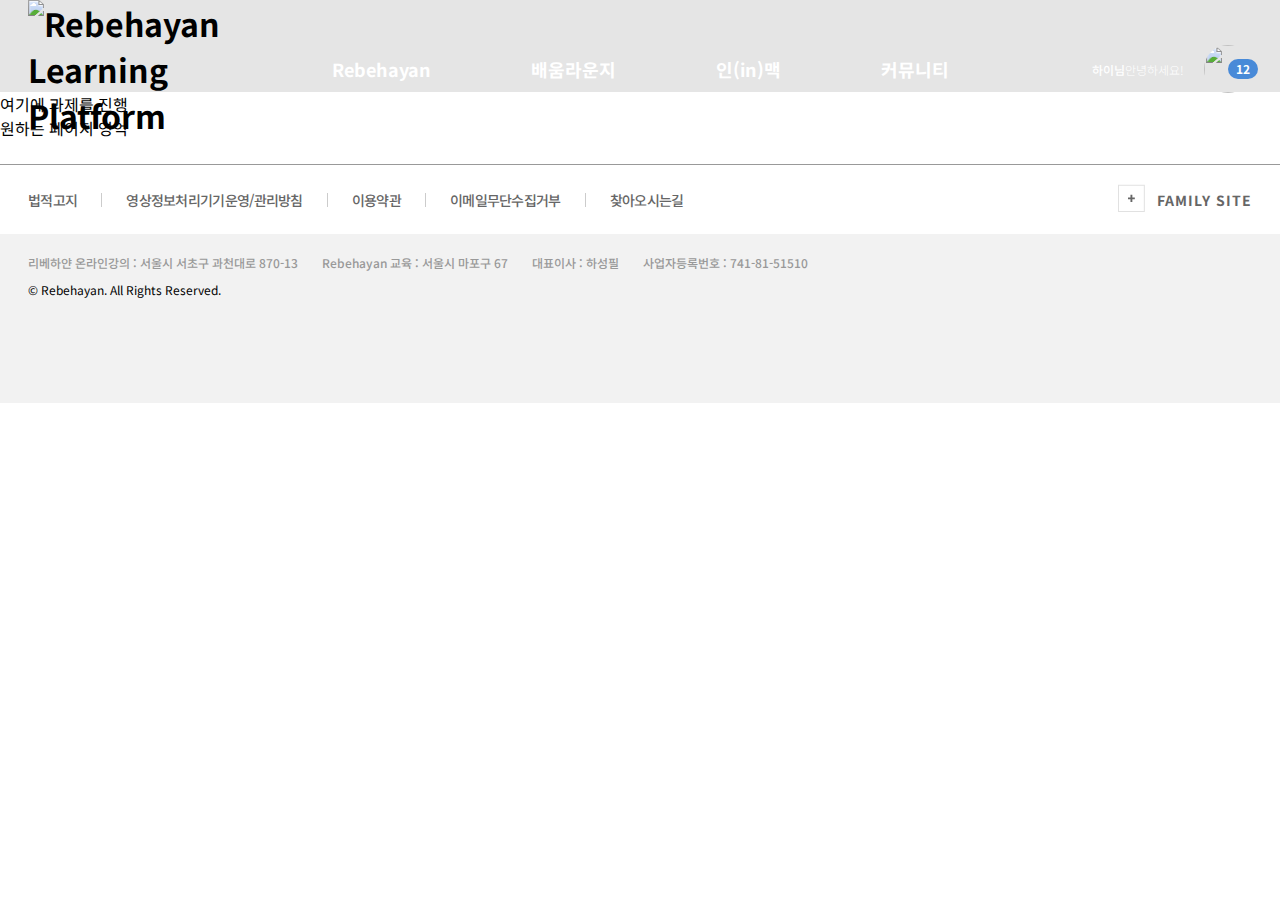
==== pages/learnig1-1.html @ a8ba4480 "02WebProject" ====
<!DOCTYPE html>
<html lang="ko">
  <head>
    <meta charset="UTF-8" />
    <meta name="viewport" content="width=device-width, initial-scale=1.0" />
    <title>Document</title>
    <link href="https://fonts.googleapis.com/css2?family=Roboto:ital,wght@0,100;0,300;0,400;0,500;0,700;0,900;1,100;1,300;1,400;1,500;1,700;1,900&display=swap" rel="stylesheet" />
    <link rel="stylesheet" href="/css/reset.css" />
    <link rel="stylesheet" href="../css/style.css" />
  </head>
  <body>
    <header class="header">
      <div class="header-center">
        <h1 class="logo">
          <a href="">
            <img src="./images/img_logo.svg" alt="Rebehayan Learning Platform" />
          </a>
        </h1>
        <nav>
          <ul class="gnb">
            <li>
              <a href="">Rebehayan</a>
              <ul class="depth2">
                <li><a href="">멘토</a></li>
                <li><a href="">멘티</a></li>
              </ul>
            </li>
            <li>
              <a href="">배움라운지</a>
              <ul class="depth2">
                <li><a href="">콘텐츠 라운지</a></li>
                <li><a href="">DIY 라운지</a></li>
              </ul>
            </li>
            <li>
              <a href="">인(in)맥</a>
              <ul class="depth2">
                <li><a href="">Mentoring</a></li>
                <li><a href="">Connecting</a></li>
              </ul>
            </li>
            <li>
              <a href="">커뮤니티</a>
              <ul class="depth2">
                <li><a href="">공지 Talk</a></li>
                <li><a href="">자유 Talk</a></li>
                <li><a href="">CEO Talk</a></li>
              </ul>
            </li>
          </ul>
        </nav>
        <div class="profile">
          <div><b>하이님</b>안녕하세요!</div>
          <div class="avatar">
            <img src="./images/img_profile.png" alt="" />
            <span class="avatar__badge">12</span>
          </div>
        </div>
      </div>
      <div class="bg-nav"></div>
    </header>
    <main>
      여기에 과제를 진행<br />
      원하는 페이지 영억<br />
      <br />
    </main>
    <footer>
      <div class="footer-top">
        <div class="footer-center">
          <nav>
            <ul class="footer-nav">
              <li><a href="">법적고지</a></li>
              <li><a href="">영상정보처리기기운영/관리방침</a></li>
              <li><a href="">이용약관</a></li>
              <li><a href="">이메일무단수집거부</a></li>
              <li><a href="">찾아오시는길</a></li>
            </ul>
          </nav>
          <button class="btn-familysite">FAMILY SITE</button>
        </div>
      </div>
      <div class="footer-bottom">
        <div class="footer-center">
          <div class="company-info">
            <div>리베하얀 온라인강의 : 서울시 서초구 과천대로 870-13</div>
            <div>Rebehayan 교육 : 서울시 마포구 67</div>
            <div>대표이사 : 하성필</div>
            <div>사업자등록번호 : 741-81-51510</div>
          </div>
          <div class="copylight">&copy; Rebehayan. All Rights Reserved.</div>
        </div>
      </div>
    </footer>
  </body>
</html>
---- css/style.css ----
.logo {
  .gnb {
    display: flex;
    a {
      color: #fff;
      font-size: 18px;
      font-weight: 700;
    }
  }
}
:root {
  --white: #fff;
  --black: #000;
  --blue: #488ad8;
  --gray33: #333333;
  --gray66: #666666;
  --gray99: #999999;
  --graycc: #cccccc;
  --graye1: #e1e1e1;
  --green: #75cb67;
  --orange: #f08a40;
  --puple: #b174ee;
  --red: #fc817c;
  --grayf2: #f2f2f2;

  --roboto :font-family: "Roboto", sans-serif;
}


.header {
    background-color: rgba(0,0,0,0.1);
    
}
.header-center {
    display: grid;
    align-items: center;
    grid-template-columns: 200px 1fr 200px;
    width: 1224px;
    height: 92px;
    margin: 0 auto;
    nav {
        justify-self: center;
    }
    &:has(.gnb:hover) {
        + .bg-nav{
            height:190px;
    }
   }
}

.gnb {
    position:relative;
    z-index: 1001;
  display: flex;
  gap: 100px;
  &:hover {
    .depth2 {
        display: block;
        padding-top: 20px;
        opacity: 1;
        height: auto;
        overflow: visible;
    }
  }
  > li {
    position: relative;
    >a{
        display: block;
        padding: 32px 0;
        font-size: 18px;
        font-weight: 700;
        position: relative;
        color: var(--white);
        font-size: 18px;
        font-weight: 700;
        transition: 0.5s;
        &:before {
            content:"";
            position: absolute;
            left: 0;
            bottom: 0px;
            width: 0%;
            height: 7px;
            background-color: var(--blue);
            transition: 0.5s;
        }
    }
    &:hover {
        >a {
        color: var(--blue);
         &::before {
             width: 100%;
         }
         }
     }
         
    }
    
     
    }
    .depth2 {
        position: absolute;
        width: 100%;
        left: 0;
        top: 81px;
        opacity: 0;
        transition: 0.3s;
        height: 0;
        overflow: hidden;
        a{
            color: var(--gray66, #666);
            font-size: 16px;
            font-weight: 500;
            line-height: 200%;
            letter-spacing: -0.8px;
            white-space: nowrap;
            &:hover {
                color: var(--blue);
                text-decoration: underline;
            }

        }
    }
.profile {
    justify-self: end;
    gap: 20px;
    display: flex;
    align-items : center;
     color: var(--white);
     font-size: 12px;
    font-weight: 300;
    b { 
    font-weight: 500;
  }
}
.avatar {
    display: inline-block;
    position: relative;
  img {
    width: 48px;
    height: 48px;
    border-radius: 100%;
    object-fit: cover;
  }
}
.avatar__badge {
  position: absolute;
  right: -6px;
  top: 50%;
  transform: translateY(-50%);
  padding: 0 8px;
  align-items: center;
  height: 20px;
  color: #fff;
  font-family: var(--roboto);
  font-size: 12px;
  font-weight: 700;
  line-height: 1;
  display: inline-flex;
  height: 20px;
  border-radius: 20px;
  background: var(--blue, #488ad8);
}
.bg-nav {
    position: fixed;
    left: 0;
    top: 92px;
    z-index: 1000;
    width: 100%;
    height: 0;
    background-color: var(--white);
    transition: 0.3s;
}
/*footer*/
.footer-top{
    background-color: var(--white);
    border-top: 1px solid var(--gray99);
    border-bottom: 1xp solid var(--graye1);
}
.footer-bottom {
    background-color: var(--grayf2);
}
.footer-center{
    display: flex;
    justify-content: space-between;
    width: 1224px;
    margin: 0 auto;
    align-items: center;
    height: 69px;
    .footer-bottom & {
        height: 149px;
        justify-content: start;
        align-items: start;
        flex-direction: column;
        padding-top: 20px;
        gap: 10px;
    }
    
}
.footer-nav{
    display: flex;
    a{
        color: var(--gray66);
        font-size: 14px;
        font-weight: 500;
        letter-spacing: -0.7px;
    }
    li {
        display: flex;
        align-items: center;
        white-space: nowrap;
        + li {
            &::before{
                content: "";
                height: 14px;
                margin: 0 24px;
                border-right: 1px solid var(--graycc);
            }
        }
    }
}
.btn-familysite {
    display: flex;
    align-items: center;
    gap: 12px;
    color: var(--gray66);
    font-family: var(--roboto);
    font-size: 14px;
    font-weight: 700;
    letter-spacing: 0.98px;
    background: none;
    &::before{
        content: url(../images/ico_family.svg);
    }
}
.company-info{
    display: flex;
    gap: 24px;
    white-space: nowrap;
    color: var(--gray99);
    font-size: 12px;
    font-weight: 500;
}
.copylight{
    color: var(--black);
    font-family: var(--roboto);
    font-size: 12px;
}
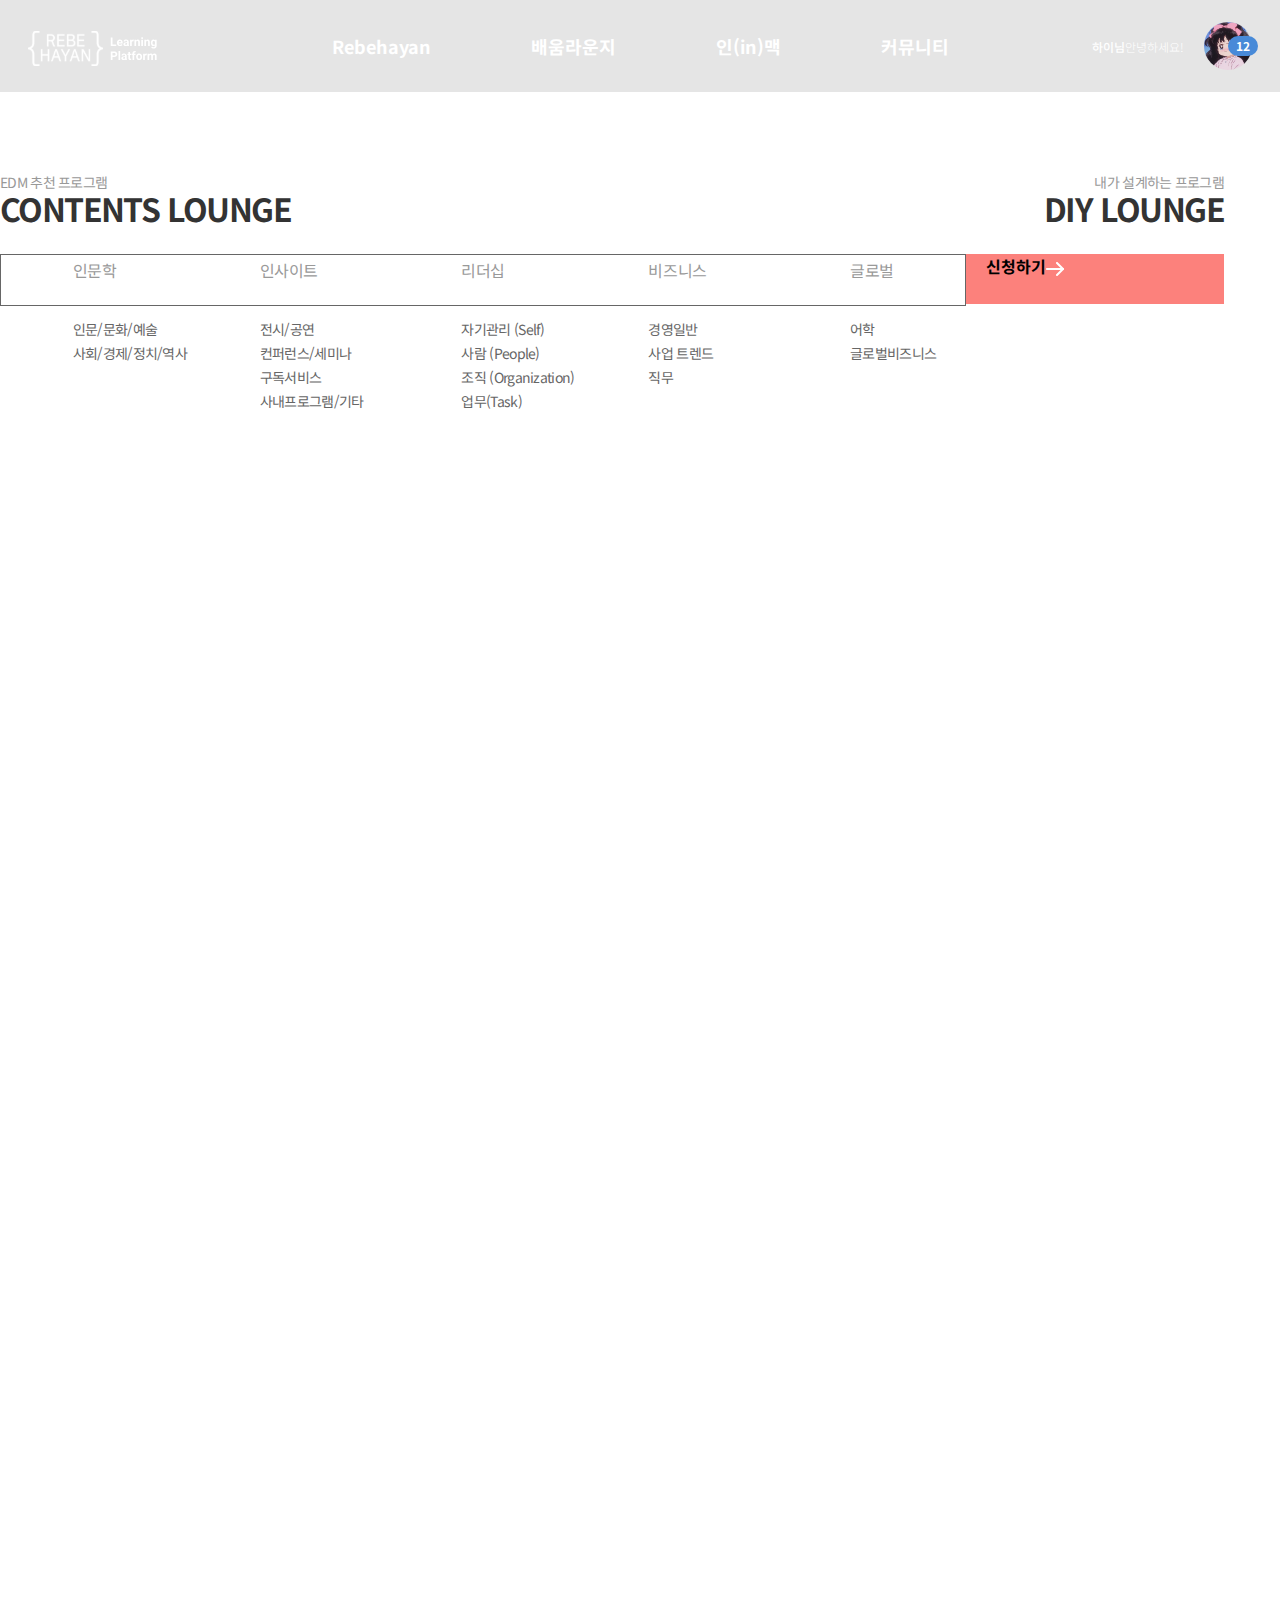
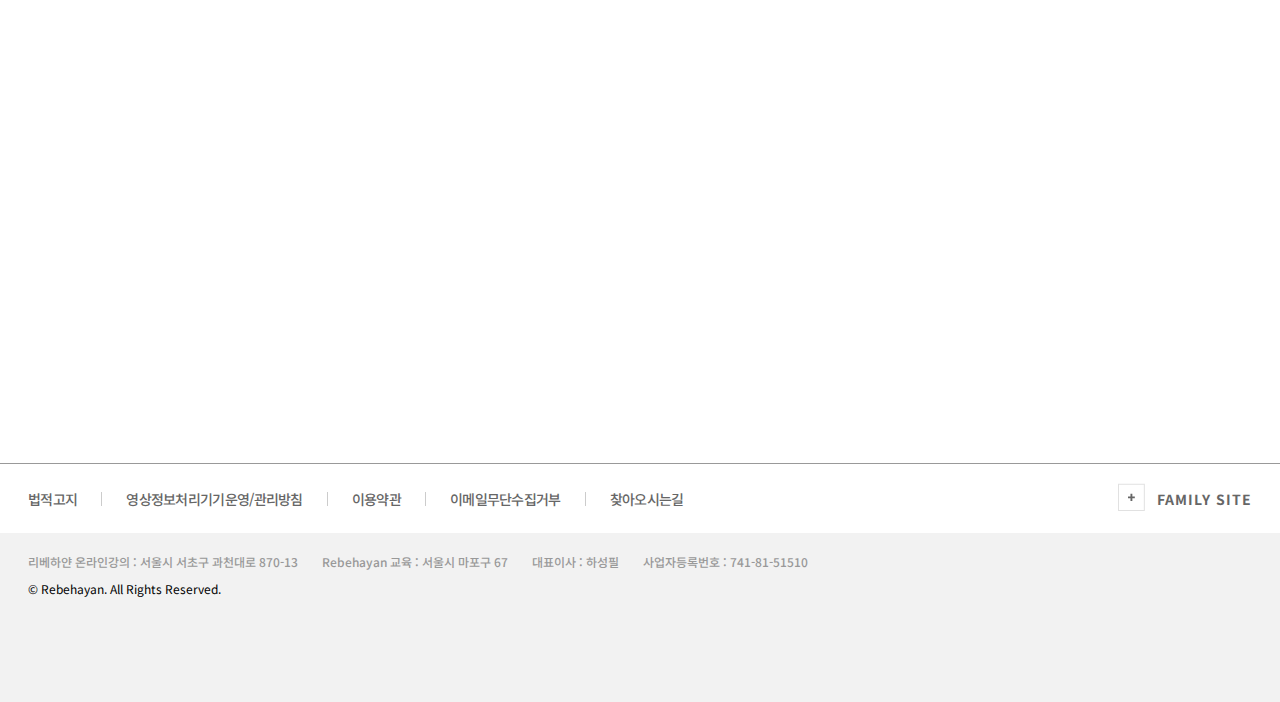
==== commit e8a99e18: "‘0426과제’" ====
--- a/pages/learnig1-1.html
+++ b/pages/learnig1-1.html
@@ -13,7 +13,7 @@
       <div class="header-center">
         <h1 class="logo">
           <a href="">
-            <img src="./images/img_logo.svg" alt="Rebehayan Learning Platform" />
+            <img src="../images/img_logo.svg" alt="Rebehayan Learning Platform" />
           </a>
         </h1>
         <nav>
@@ -52,17 +52,70 @@
         <div class="profile">
           <div><b>하이님</b>안녕하세요!</div>
           <div class="avatar">
-            <img src="./images/img_profile.png" alt="" />
+            <img src="../images/img_profile.png" alt="" />
             <span class="avatar__badge">12</span>
           </div>
         </div>
       </div>
       <div class="bg-nav"></div>
     </header>
-    <main>
-      여기에 과제를 진행<br />
-      원하는 페이지 영억<br />
-      <br />
+    <main class="wrap">
+      <div class="flex">
+        <h6 class="title__small">EDM 추천 프로그램</h6>
+        <h6 class="title__small">내가 설계하는 프로그램</h6>
+      </div>
+      <div class="flex">
+        <h5 class="title__contents">CONTENTS LOUNGE</h5>
+        <h5 class="title__contents">DIY LOUNGE</h5>
+      </div>
+      <nav class="nav2">
+        <ul class="gnb2">
+          <li>
+            <a href="">인문학</a>
+            <ul class="depth3">
+              <li><a href="">인문/문화/예술</a></li>
+              <li><a href="">사회/경제/정치/역사</a></li>
+            </ul>
+          </li>
+          <li>
+            <a href="">인사이트</a>
+            <ul class="depth3">
+              <li><a href="">전시/공연</a></li>
+              <li><a href="">컨퍼런스/세미나</a></li>
+              <li><a href="">구독서비스</a></li>
+              <li><a href="">사내프로그램/기타</a></li>
+            </ul>
+          </li>
+          <li>
+            <a href="">리더십</a>
+            <ul class="depth3">
+              <li><a href="">자기관리 (Self)</a></li>
+              <li><a href="">사람 (People)</a></li>
+              <li><a href="">조직 (Organization)</a></li>
+              <li><a href="">업무(Task)</a></li>
+            </ul>
+          </li>
+          <li>
+            <a href="">비즈니스</a>
+            <ul class="depth3">
+              <li><a href="">경영일반</a></li>
+              <li><a href="">사업 트렌드</a></li>
+              <li><a href="">직무</a></li>
+            </ul>
+          </li>
+          <li>
+            <a href="">글로벌</a>
+            <ul class="depth3">
+              <li><a href="">어학</a></li>
+              <li><a href="">글로벌비즈니스</a></li>
+            </ul>
+          </li>
+        </ul>
+        <div class="rectangle">
+          <a href=""> 신청하기<img src="../images/img_arrow.svg" alt="" /> </a>
+        </div>
+      </nav>
+      <div class="rectangle2">상급 매니저 프로그램</div>
     </main>
     <footer>
       <div class="footer-top">
@@ -79,6 +132,7 @@
           <button class="btn-familysite">FAMILY SITE</button>
         </div>
       </div>
+
       <div class="footer-bottom">
         <div class="footer-center">
           <div class="company-info">
--- a/css/style.css
+++ b/css/style.css
@@ -245,4 +245,88 @@
     color: var(--black);
     font-family: var(--roboto);
     font-size: 12px;
+}
+/* main */
+.wrap {
+    width: 1224px;
+    height: 1891px;
+    padding-top: 80px;
+}
+.title__small {
+    color: var(--gray99);
+    font-size: 14px;
+    font-weight: 400;
+    letter-spacing: -0.7px;
+    }
+.title__contents {
+    color: var(--gray33);
+    font-size: 32px;
+    font-weight: 700;
+    line-height: 100%;
+    letter-spacing: -1.6px;
+}
+.flex {
+    display: flex;
+    justify-content: space-between;
+}
+.gnb2 {
+    display: flex;
+    justify-content: space-around;
+    border: 1px solid var(--gray66);
+    position: relative;
+    width: 966px;
+    height: 50px;
+    a {
+        color: var(--gray99);
+        font-size: 16px;
+        font-weight: 400;
+        letter-spacing: -0.48px;
+        text-align: center;
+    }
+}
+.depth3 {
+    position: absolute;
+    padding-top: 33px;
+    a {
+        color: var(--gray66);
+        font-size: 14px;
+        font-weight: 400;
+        line-height: 112%;
+        letter-spacing: -0.7px;
+        white-space: nowrap;
+        &:hover{
+            color: var(--red);
+            text-decoration: underline;
+        }
+    }
+}
+.rectangle {
+    display: flex;
+    flex-wrap: nowrap;
+    width: 238px;
+    height: 50px;
+    background: var(--red);
+    padding-left: 20px;
+    a{
+        color: var(--white)
+        font-size: 16px;
+        font-weight: 700;
+        text-align: center;
+    }
+}
+.nav2 {
+    display: flex;
+    padding-top: 30px;
+}
+.rectangle2 {
+    color: #FFF;
+    font-family: var(--roboto)
+    font-size: 16px;
+    line-height: 100%;
+    fill: #4E4E4E;
+    stroke-width: 1px;
+    stroke: #3E3E3E;
+    width: 809px;
+    height: 50px;
+    flex-shrink: 0;
 }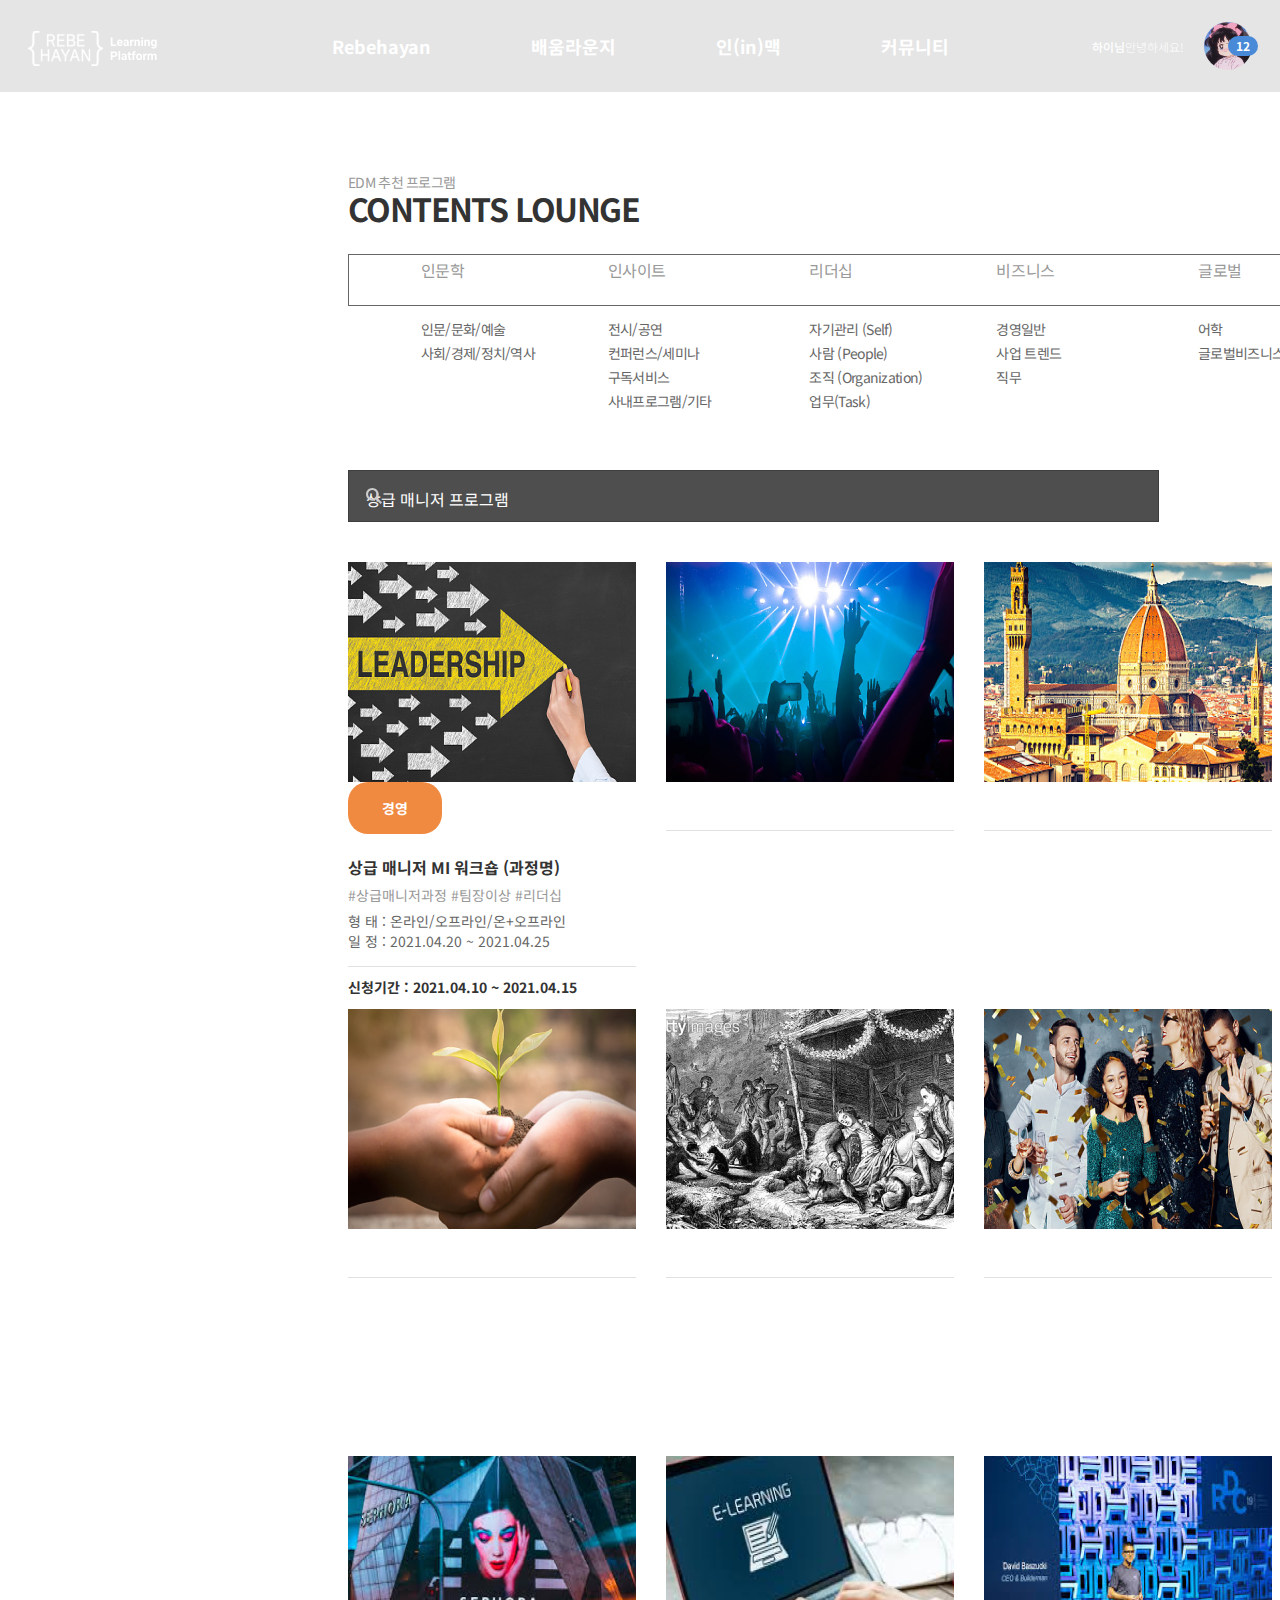
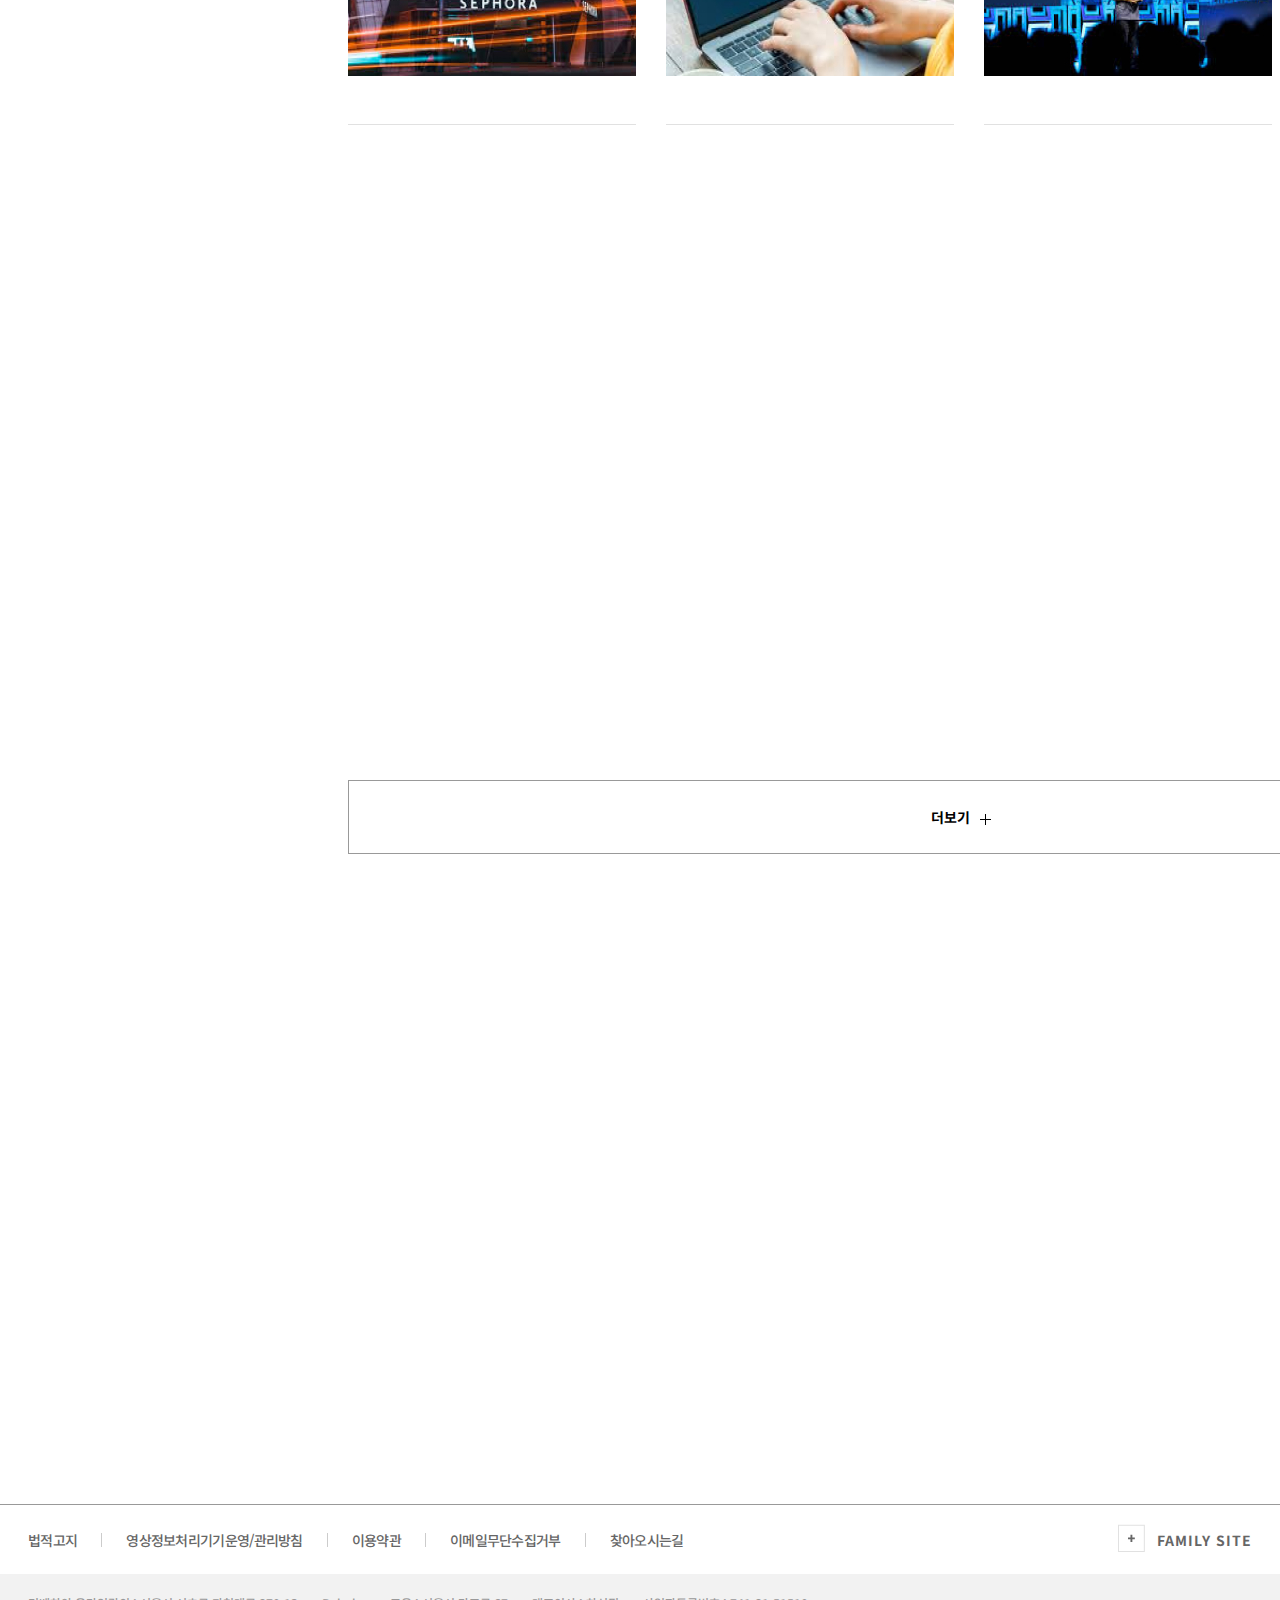
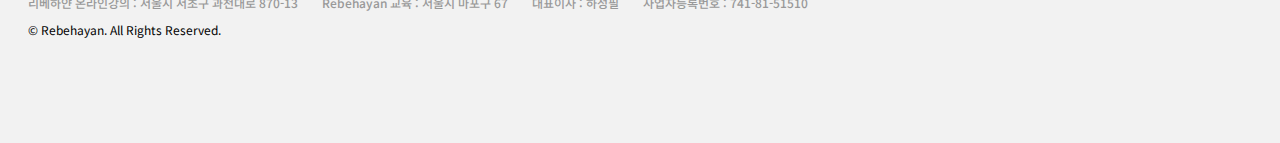
==== commit 470b43ae: "0428과제" ====
--- a/pages/learnig1-1.html
+++ b/pages/learnig1-1.html
@@ -1,4 +1,4 @@
-<!DOCTYPE html>
+ <!DOCTYPE html>
 <html lang="ko">
   <head>
     <meta charset="UTF-8" />
@@ -115,7 +115,100 @@
           <a href=""> 신청하기<img src="../images/img_arrow.svg" alt="" /> </a>
         </div>
       </nav>
-      <div class="rectangle2">상급 매니저 프로그램</div>
+      <div class="rectangle2">
+        <p>상급 매니저 프로그램</p>
+        <img src="../images/img_zoom.svg" alt="">
+      </div>
+      <div class="grid">
+        <div class="item1">
+          <img src="../images/rectangle_1.jpg" alt="">
+          <div class="business">경영</div>
+          <div class="text-style1">상급 매니저 MI 워크숍 (과정명)</div>
+          <div class="text-style2">#상급매니저과정 #팀장이상 #리더십 </div>
+          <div class="text-style3">형         태 : 온라인/오프라인/온+오프라인<br>
+            일         정 : 2021.04.20 ~ 2021.04.25</div>
+            <div class="line"></div>
+            <div class="text-style4">신청기간 : 2021.04.10 ~ 2021.04.15</div>
+        </div>
+        <div class="item1"><img src="../images/rectangle_2.jpg" alt="">
+          <div class="text-style1"></div>
+          <div class="text-style2"></div>
+          <div class="text-style3"></div>
+          <div class="line"></div>
+          <div class="text-style4"></div>
+        </div>
+        <div class="item1"><img src="../images/rectangle_3.jpg" alt="">
+          <div class="text-style1"></div>
+          <div class="text-style2"></div>
+          <div class="text-style3"></div>
+          <div class="line"></div>
+          <div class="text-style4"></div>
+        </div>
+        <div class="item1"><img src="../images/rectangle_4.jpg" alt="">
+          <div class="text-style1"></div>
+          <div class="text-style2"></div>
+          <div class="text-style3"></div>
+          <div class="line"></div>
+          <div class="text-style4"></div>
+        </div>
+        <div class="item1"><img src="../images/rectangle_5.jpg" alt="">
+          <div class="text-style1"></div>
+          <div class="text-style2"></div>
+          <div class="text-style3"></div>
+          <div class="line"></div>
+          <div class="text-style4"></div>
+        </div>
+        <div class="item1"><img src="../images/rectangle_6.jpg" alt="">
+          <div class="text-style1"></div>
+          <div class="text-style2"></div>
+          <div class="text-style3"></div>
+          <div class="line"></div>
+          <div class="text-style4"></div>
+        </div>
+        <div class="item1"><img src="../images/rectangle_7.jpg" alt="">
+          <div class="text-style1"></div>
+          <div class="text-style2"></div>
+          <div class="text-style3"></div>
+          <div class="line"></div>
+          <div class="text-style4"></div>
+        </div>
+        <div class="item1"><img src="../images/rectangle_8.jpg" alt="">
+          <div class="text-style1"></div>
+          <div class="text-style2"></div>
+          <div class="text-style3"></div>
+          <div class="line"></div>
+          <div class="text-style4"></div>
+        </div>
+        <div class="item1"><img src="../images/rectangle_9.jpg" alt="">
+          <div class="text-style1"></div>
+          <div class="text-style2"></div>
+          <div class="text-style3"></div>
+          <div class="line"></div>
+          <div class="text-style4"></div>
+        </div>
+        <div class="item1"><img src="../images/rectangle_10.jpg" alt="">
+          <div class="text-style1"></div>
+          <div class="text-style2"></div>
+          <div class="text-style3"></div>
+          <div class="line"></div>
+          <div class="text-style4"></div>
+        </div>
+        <div class="item1"><img src="../images/rectangle_11.jpg" alt="">
+          <div class="text-style1"></div>
+          <div class="text-style2"></div>
+          <div class="text-style3"></div>
+          <div class="line"></div>
+          <div class="text-style4"></div>
+        </div>
+        <div class="item1"><img src="../images/rectangle_12.jpg" alt="">
+          <div class="text-style1"></div>
+          <div class="text-style2"></div>
+          <div class="text-style3"></div>
+          <div class="line"></div>
+          <div class="text-style4"></div>
+        </div>
+      </div>
+      <div class="more"><a href="">더보기<img src="../images/img_+.svg" alt=""></a></div>
     </main>
     <footer>
       <div class="footer-top">
--- a/css/style.css
+++ b/css/style.css
@@ -12,6 +12,7 @@
   --white: #fff;
   --black: #000;
   --blue: #488ad8;
+  --blue2: #5495D0;
   --gray33: #333333;
   --gray66: #666666;
   --gray99: #999999;
@@ -19,7 +20,8 @@
   --graye1: #e1e1e1;
   --green: #75cb67;
   --orange: #f08a40;
-  --puple: #b174ee;
+  --orange2: #F6C034;
+  --purple: #b174ee;
   --red: #fc817c;
   --grayf2: #f2f2f2;
 
@@ -248,8 +250,10 @@
 }
 /* main */
 .wrap {
+    padding-left: 348px;
+    padding-right: 348px;
     width: 1224px;
-    height: 1891px;
+    height: 2932px;
     padding-top: 80px;
 }
 .title__small {
@@ -319,14 +323,100 @@
     padding-top: 30px;
 }
 .rectangle2 {
+    position: relative;
+    display: flex;
+    margin-top: 164px;
     color: #FFF;
     font-family: var(--roboto)
     font-size: 16px;
     line-height: 100%;
-    fill: #4E4E4E;
-    stroke-width: 1px;
-    stroke: #3E3E3E;
+    background: #4E4E4E;
+    border : 1px solid #3E3E3E;
     width: 809px;
     height: 50px;
-    flex-shrink: 0;
+    p{
+        padding: 20px 17px 0 17px;
+    }
+    img {
+        width: 16px;
+        height: 16px;
+        position: absolute;
+        display: flex;
+        justify-content: flex-end;
+        padding: 17px;
+    }
+}
+.grid { 
+    padding-top: 40px;
+    display: grid;
+    grid-template-columns: 25% 25% 25% 25%;
+    grid-template-rows: 417px 417px 417px 417px;
+    grid-row-gap: 30px;
+    grid-column-gap :12px;
+}
+.more {
+    display: flex;
+    justify-content: center;
+    align-items: center;
+    margin-top: 60px;
+    width: 1224px;
+    height: 72px;
+    border: 1px solid #999;
+    background: #FFF;
+    a{
+        color: var(--black);
+        font-size: 14px;
+        font-weight: 700;
+    }
+    img {
+        width: 11px;
+        height: 11px;
+        padding-left: 10px;
+    }
+}
+.item1 {
+    
+}
+.business {
+    display: flex;
+    justify-content: center;
+    align-items: center;
+    width: 70px;
+    height: 36px;
+    padding: 8px 12px;
+    background-color: var(--orange);
+    border-radius: 20px;
+    color: var(--white);
+    text-align: center;
+    font-size: 14px;
+    font-weight: 700;
+}
+.text-style1{
+    color: var(--gray33);
+    font-size: 16px;
+    font-weight: 700;
+    padding-top: 21px;
+}
+.text-style2 {
+    color: var(--gray99);
+    font-size: 14px;
+    padding-top: 6px;
+}
+.text-style3 {
+    color: var(--gray66);
+    font-size: 14px;
+    padding-top: 6px;
+}
+.text-style4 {
+    color: var(--gray33);
+    font-size: 14px;
+    font-weight: 700;
+    padding-top: 10px;
+    
+}
+.line {
+    width: 288px;
+    height: 1px;
+    background-color: var(--graye1);
+    margin-top: 15px;
 }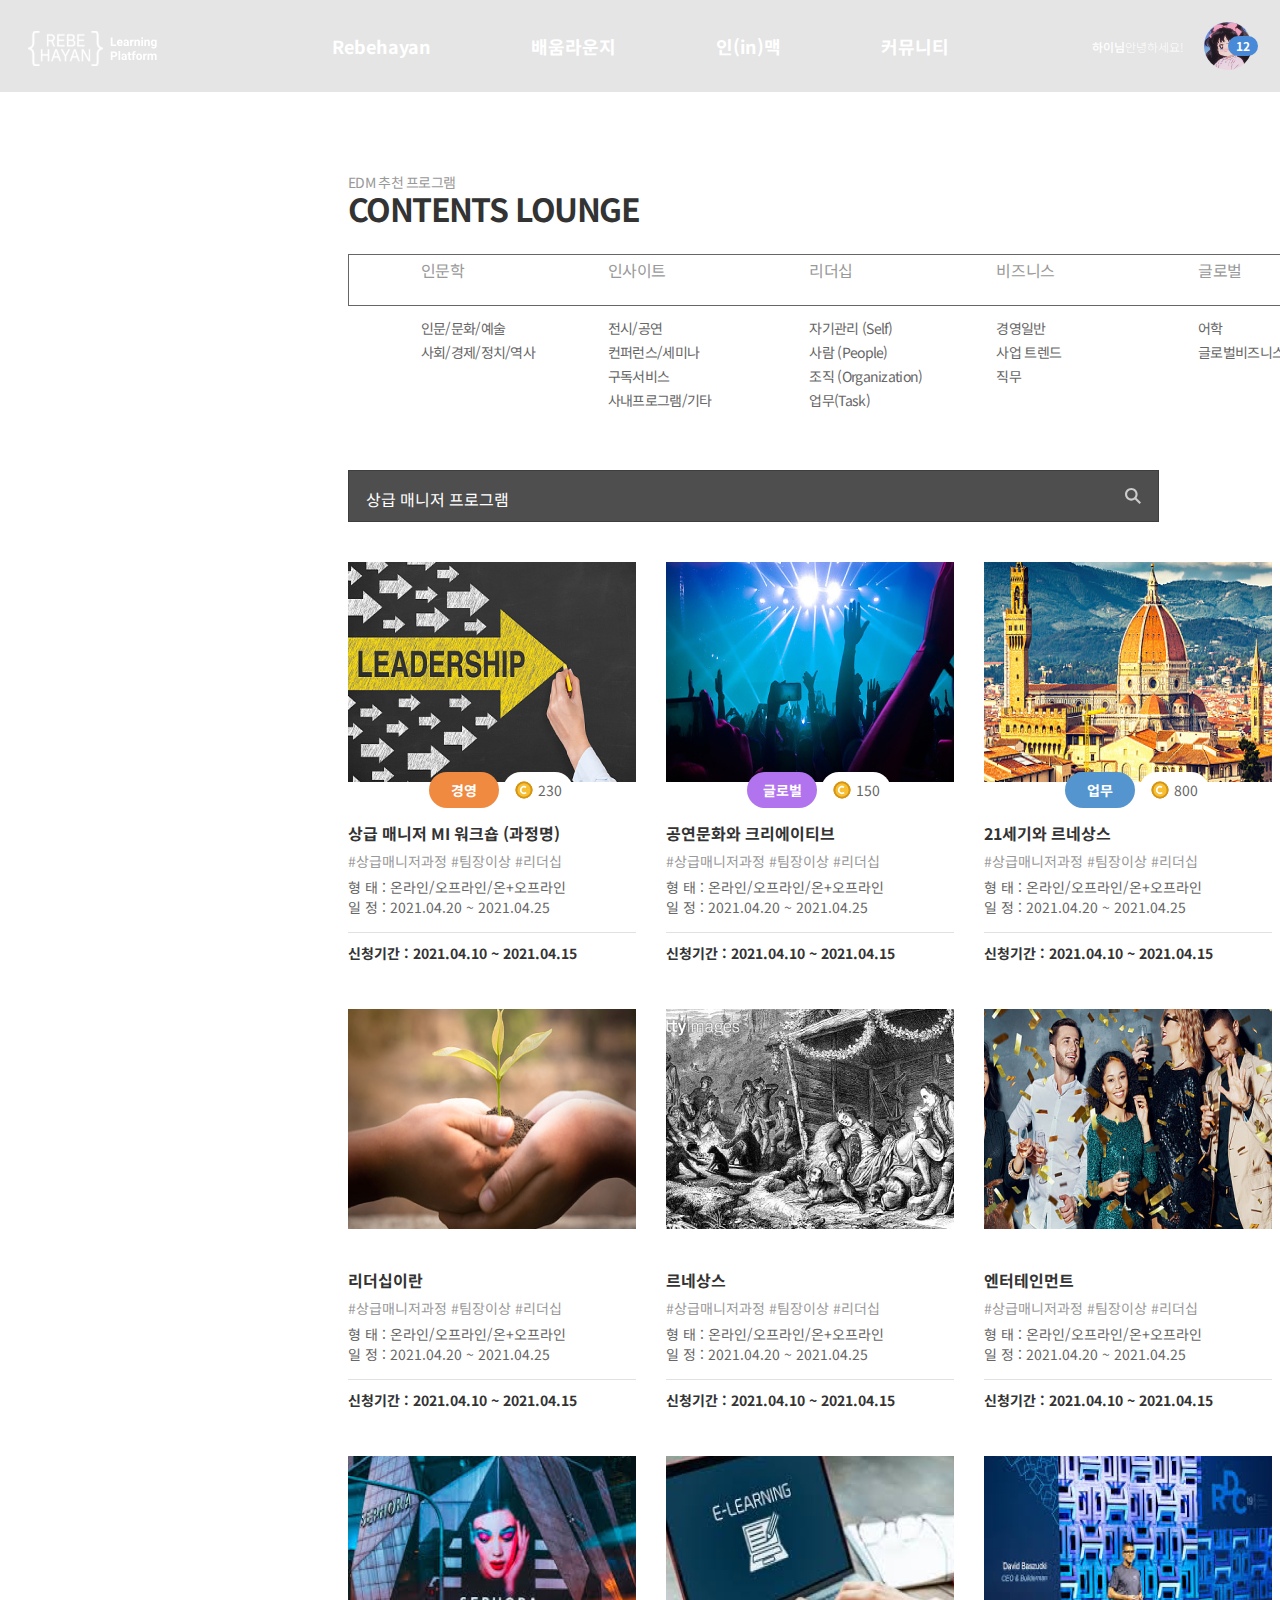
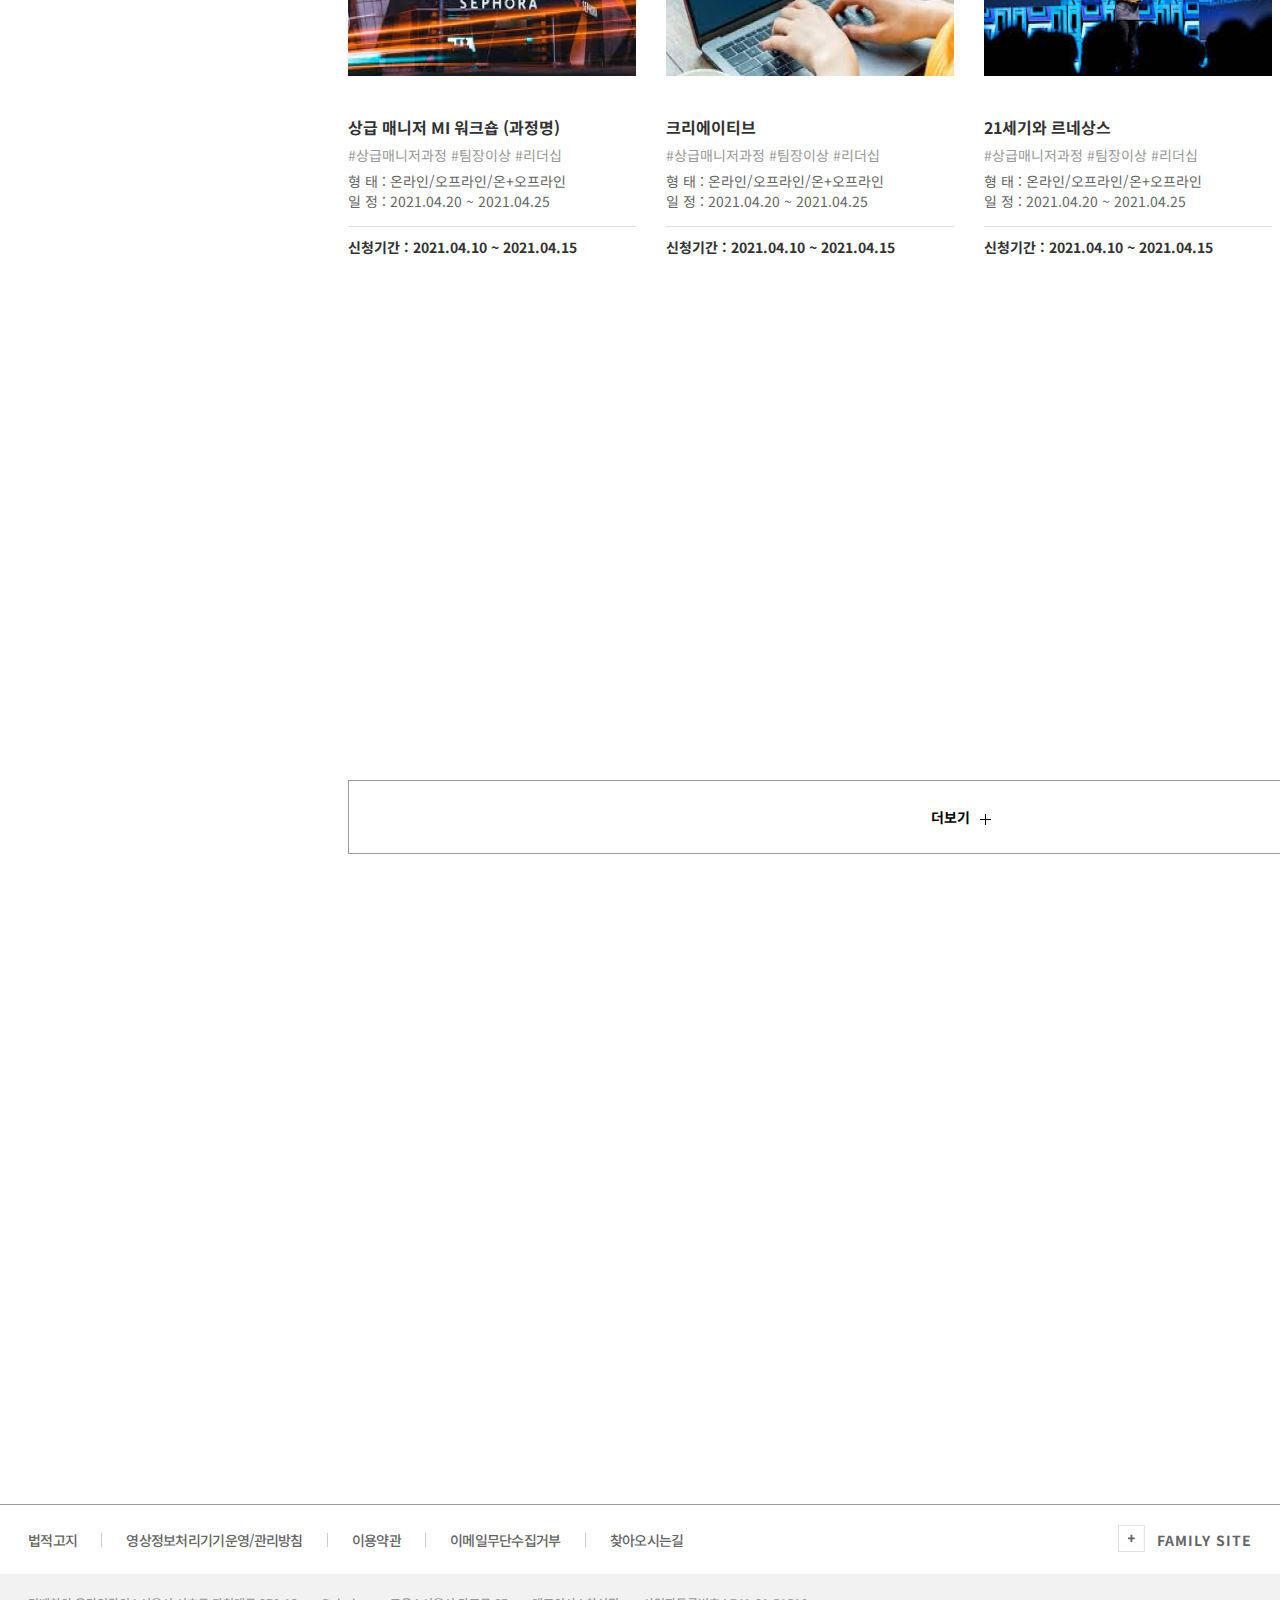
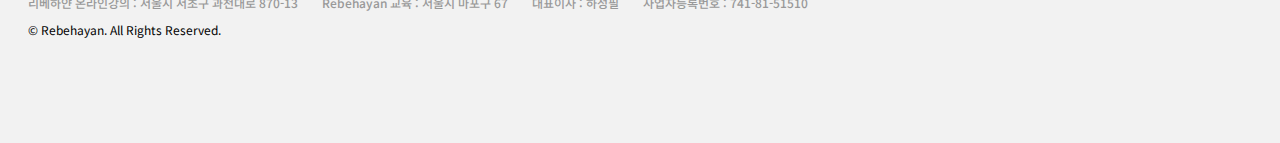
==== commit 0c7cb5b3: "‘과제추가’" ====
--- a/pages/learnig1-1.html
+++ b/pages/learnig1-1.html
@@ -117,12 +117,13 @@
       </nav>
       <div class="rectangle2">
         <p>상급 매니저 프로그램</p>
-        <img src="../images/img_zoom.svg" alt="">
+        <a href=""><img src="../images/img_zoom.svg" alt=""></a>
       </div>
       <div class="grid">
         <div class="item1">
           <img src="../images/rectangle_1.jpg" alt="">
           <div class="business">경영</div>
+          <div class="coin"><img src="../images/img_coin.svg" alt="">230</div>
           <div class="text-style1">상급 매니저 MI 워크숍 (과정명)</div>
           <div class="text-style2">#상급매니저과정 #팀장이상 #리더십 </div>
           <div class="text-style3">형         태 : 온라인/오프라인/온+오프라인<br>
@@ -130,82 +131,99 @@
             <div class="line"></div>
             <div class="text-style4">신청기간 : 2021.04.10 ~ 2021.04.15</div>
         </div>
-        <div class="item1"><img src="../images/rectangle_2.jpg" alt="">
-          <div class="text-style1"></div>
-          <div class="text-style2"></div>
-          <div class="text-style3"></div>
-          <div class="line"></div>
-          <div class="text-style4"></div>
-        </div>
-        <div class="item1"><img src="../images/rectangle_3.jpg" alt="">
-          <div class="text-style1"></div>
-          <div class="text-style2"></div>
-          <div class="text-style3"></div>
-          <div class="line"></div>
-          <div class="text-style4"></div>
+        <div class="item2">
+          <div class="global">글로벌</div>
+          <div class="coin"><img src="../images/img_coin.svg" alt="">150</div>
+          <img src="../images/rectangle_2.jpg" alt="">
+          <div class="text-style1">공연문화와 크리에이티브</div>
+          <div class="text-style2">#상급매니저과정 #팀장이상 #리더십 </div>
+          <div class="text-style3">형         태 : 온라인/오프라인/온+오프라인<br>
+            일         정 : 2021.04.20 ~ 2021.04.25</div>
+          <div class="line"></div>
+          <div class="text-style4">신청기간 : 2021.04.10 ~ 2021.04.15</div>
+        </div>
+        <div class="item3">
+          <div class="work">업무</div>
+          <div class="coin"><img src="../images/img_coin.svg" alt="">800</div>
+          <img src="../images/rectangle_3.jpg" alt="">
+          <div class="text-style1">21세기와 르네상스</div>
+          <div class="text-style2">#상급매니저과정 #팀장이상 #리더십 </div>
+          <div class="text-style3">형         태 : 온라인/오프라인/온+오프라인<br>
+            일         정 : 2021.04.20 ~ 2021.04.25</div>
+          <div class="line"></div>
+          <div class="text-style4">신청기간 : 2021.04.10 ~ 2021.04.15</div>
         </div>
         <div class="item1"><img src="../images/rectangle_4.jpg" alt="">
-          <div class="text-style1"></div>
-          <div class="text-style2"></div>
-          <div class="text-style3"></div>
-          <div class="line"></div>
-          <div class="text-style4"></div>
+          <div class="text-style1">엔터테인먼트</div>
+          <div class="text-style2">#상급매니저과정 #팀장이상 #리더십 </div>
+          <div class="text-style3">형         태 : 온라인/오프라인/온+오프라인<br>
+            일         정 : 2021.04.20 ~ 2021.04.25</div>
+          <div class="line"></div>
+          <div class="text-style4">신청기간 : 2021.04.10 ~ 2021.04.15</div>
         </div>
         <div class="item1"><img src="../images/rectangle_5.jpg" alt="">
-          <div class="text-style1"></div>
-          <div class="text-style2"></div>
-          <div class="text-style3"></div>
-          <div class="line"></div>
-          <div class="text-style4"></div>
+          <div class="text-style1">리더십이란</div>
+          <div class="text-style2">#상급매니저과정 #팀장이상 #리더십 </div>
+          <div class="text-style3">형         태 : 온라인/오프라인/온+오프라인<br>
+            일         정 : 2021.04.20 ~ 2021.04.25</div>
+          <div class="line"></div>
+          <div class="text-style4">신청기간 : 2021.04.10 ~ 2021.04.15</div>
         </div>
         <div class="item1"><img src="../images/rectangle_6.jpg" alt="">
-          <div class="text-style1"></div>
-          <div class="text-style2"></div>
-          <div class="text-style3"></div>
-          <div class="line"></div>
-          <div class="text-style4"></div>
+          <div class="text-style1">르네상스</div>
+          <div class="text-style2">#상급매니저과정 #팀장이상 #리더십 </div>
+          <div class="text-style3">형         태 : 온라인/오프라인/온+오프라인<br>
+            일         정 : 2021.04.20 ~ 2021.04.25</div>
+          <div class="line"></div>
+          <div class="text-style4">신청기간 : 2021.04.10 ~ 2021.04.15</div>
         </div>
         <div class="item1"><img src="../images/rectangle_7.jpg" alt="">
-          <div class="text-style1"></div>
-          <div class="text-style2"></div>
-          <div class="text-style3"></div>
-          <div class="line"></div>
-          <div class="text-style4"></div>
+          <div class="text-style1">엔터테인먼트</div>
+          <div class="text-style2">#상급매니저과정 #팀장이상 #리더십 </div>
+          <div class="text-style3">형         태 : 온라인/오프라인/온+오프라인<br>
+            일         정 : 2021.04.20 ~ 2021.04.25</div>
+          <div class="line"></div>
+          <div class="text-style4">신청기간 : 2021.04.10 ~ 2021.04.15</div>
         </div>
         <div class="item1"><img src="../images/rectangle_8.jpg" alt="">
-          <div class="text-style1"></div>
-          <div class="text-style2"></div>
-          <div class="text-style3"></div>
-          <div class="line"></div>
-          <div class="text-style4"></div>
+          <div class="text-style1">공연문화와</div>
+          <div class="text-style2">#상급매니저과정 #팀장이상 #리더십 </div>
+          <div class="text-style3">형         태 : 온라인/오프라인/온+오프라인<br>
+            일         정 : 2021.04.20 ~ 2021.04.25</div>
+          <div class="line"></div>
+          <div class="text-style4">신청기간 : 2021.04.10 ~ 2021.04.15</div>
         </div>
         <div class="item1"><img src="../images/rectangle_9.jpg" alt="">
-          <div class="text-style1"></div>
-          <div class="text-style2"></div>
-          <div class="text-style3"></div>
-          <div class="line"></div>
-          <div class="text-style4"></div>
+          <div class="text-style1">상급 매니저 MI 워크숍 (과정명)</div>
+          <div class="text-style2">#상급매니저과정 #팀장이상 #리더십 </div>
+          <div class="text-style3">형         태 : 온라인/오프라인/온+오프라인<br>
+            일         정 : 2021.04.20 ~ 2021.04.25</div>
+          <div class="line"></div>
+          <div class="text-style4">신청기간 : 2021.04.10 ~ 2021.04.15</div>
         </div>
         <div class="item1"><img src="../images/rectangle_10.jpg" alt="">
-          <div class="text-style1"></div>
-          <div class="text-style2"></div>
-          <div class="text-style3"></div>
-          <div class="line"></div>
-          <div class="text-style4"></div>
+          <div class="text-style1">크리에이티브</div>
+          <div class="text-style2">#상급매니저과정 #팀장이상 #리더십 </div>
+          <div class="text-style3">형         태 : 온라인/오프라인/온+오프라인<br>
+            일         정 : 2021.04.20 ~ 2021.04.25</div>
+          <div class="line"></div>
+          <div class="text-style4">신청기간 : 2021.04.10 ~ 2021.04.15</div>
         </div>
         <div class="item1"><img src="../images/rectangle_11.jpg" alt="">
-          <div class="text-style1"></div>
-          <div class="text-style2"></div>
-          <div class="text-style3"></div>
-          <div class="line"></div>
-          <div class="text-style4"></div>
+          <div class="text-style1">21세기와 르네상스</div>
+          <div class="text-style2">#상급매니저과정 #팀장이상 #리더십</div>
+          <div class="text-style3">형         태 : 온라인/오프라인/온+오프라인<br>
+            일         정 : 2021.04.20 ~ 2021.04.25</div>
+          <div class="line"></div>
+          <div class="text-style4">신청기간 : 2021.04.10 ~ 2021.04.15</div>
         </div>
         <div class="item1"><img src="../images/rectangle_12.jpg" alt="">
-          <div class="text-style1"></div>
-          <div class="text-style2"></div>
-          <div class="text-style3"></div>
-          <div class="line"></div>
-          <div class="text-style4"></div>
+          <div class="text-style1">엔터테인먼트</div>
+          <div class="text-style2">#상급매니저과정 #팀장이상 #리더십 </div>
+          <div class="text-style3">형         태 : 온라인/오프라인/온+오프라인<br>
+            일         정 : 2021.04.20 ~ 2021.04.25</div>
+          <div class="line"></div>
+          <div class="text-style4">신청기간 : 2021.04.10 ~ 2021.04.15</div>
         </div>
       </div>
       <div class="more"><a href="">더보기<img src="../images/img_+.svg" alt=""></a></div>
--- a/css/style.css
+++ b/css/style.css
@@ -286,8 +286,14 @@
         font-weight: 400;
         letter-spacing: -0.48px;
         text-align: center;
-    }
-}
+        margin-top: 13px;
+    }
+    .line2 {
+        background-color: var(--graye1);
+        width: 1px;
+        height: 48px;
+            }
+    }
 .depth3 {
     position: absolute;
     padding-top: 33px;
@@ -311,11 +317,13 @@
     height: 50px;
     background: var(--red);
     padding-left: 20px;
+    color: var(--white);
     a{
         color: var(--white)
         font-size: 16px;
         font-weight: 700;
         text-align: center;
+        margin-top: 13px;
     }
 }
 .nav2 {
@@ -341,8 +349,10 @@
         width: 16px;
         height: 16px;
         position: absolute;
-        display: flex;
-        justify-content: flex-end;
+        top: 0px;
+        right: 0px;
+        display: flex;
+        /*justify-content: flex-end;*/
         padding: 17px;
     }
 }
@@ -375,27 +385,133 @@
     }
 }
 .item1 {
-    
-}
-.business {
-    display: flex;
-    justify-content: center;
-    align-items: center;
-    width: 70px;
-    height: 36px;
-    padding: 8px 12px;
-    background-color: var(--orange);
-    border-radius: 20px;
-    color: var(--white);
-    text-align: center;
-    font-size: 14px;
-    font-weight: 700;
+    position: relative;
+    .business {
+        position: absolute;
+        left: 69px;
+        top: 202px;
+        display: flex;
+        justify-content: center;
+        align-items: center;
+        width: 70px;
+        height: 36px;
+        margin: 8px 12px;
+        background-color: var(--orange);
+        border-radius: 20px;
+        color: var(--white);
+        text-align: center;
+        font-size: 14px;
+        font-weight: 700;
+    } 
+    .coin {
+        position: absolute;
+        top: 202px;
+        right: 69px;
+        display: flex;
+        width: 70px;
+        height: 36px;
+        margin: 8px 12px;
+        color: var(--gray66);
+        background-color: var(--white);
+        border-radius: 20px;
+        justify-content: center;
+        align-items: center;
+        font-size: 14px;
+        img {
+            margin-right: 5px;
+            width: 18px;
+            height: 18px;
+
+        }
+    }
+}
+.item2{
+    position: relative;
+    .global {
+        position: absolute;
+        left: 69px;
+        top: 202px;
+        display: flex;
+        justify-content: center;
+        align-items: center;
+        width: 70px;
+        height: 36px;
+        margin: 8px 12px;
+        background-color: #B174EE;
+        border-radius: 20px;
+        color: var(--white);
+        text-align: center;
+        font-size: 14px;
+        font-weight: 700;
+    }
+    .coin {
+        position: absolute;
+        top: 202px;
+        right: 69px;
+        display: flex;
+        width: 70px;
+        height: 36px;
+        margin: 8px 12px;
+        color: var(--gray66);
+        background-color: var(--white);
+        border-radius: 20px;
+        justify-content: center;
+        align-items: center;
+        font-size: 14px;
+        img {
+            margin-right: 5px;
+            width: 18px;
+            height: 18px;
+
+        }
+    }
+}
+.item3{
+    position: relative;
+    .coin {
+        position: absolute;
+        top: 202px;
+        right: 69px;
+        display: flex;
+        width: 70px;
+        height: 36px;
+        margin: 8px 12px;
+        color: var(--gray66);
+        background-color: var(--white);
+        border-radius: 20px;
+        justify-content: center;
+        align-items: center;
+        font-size: 14px;
+        img {
+            margin-right: 5px;
+            width: 18px;
+            height: 18px;
+
+        }
+    }
+    .work {
+        position: absolute;
+        left: 69px;
+        top: 202px;
+        display: flex;
+        justify-content: center;
+        align-items: center;
+        width: 70px;
+        height: 36px;
+        margin: 8px 12px;
+        background-color: var(--blue2);
+        border-radius: 20px;
+        color: var(--white);
+        text-align: center;
+        font-size: 14px;
+        font-weight: 700;
+        }
 }
 .text-style1{
     color: var(--gray33);
     font-size: 16px;
     font-weight: 700;
-    padding-top: 21px;
+    padding-top: 39px;
 }
 .text-style2 {
     color: var(--gray99);
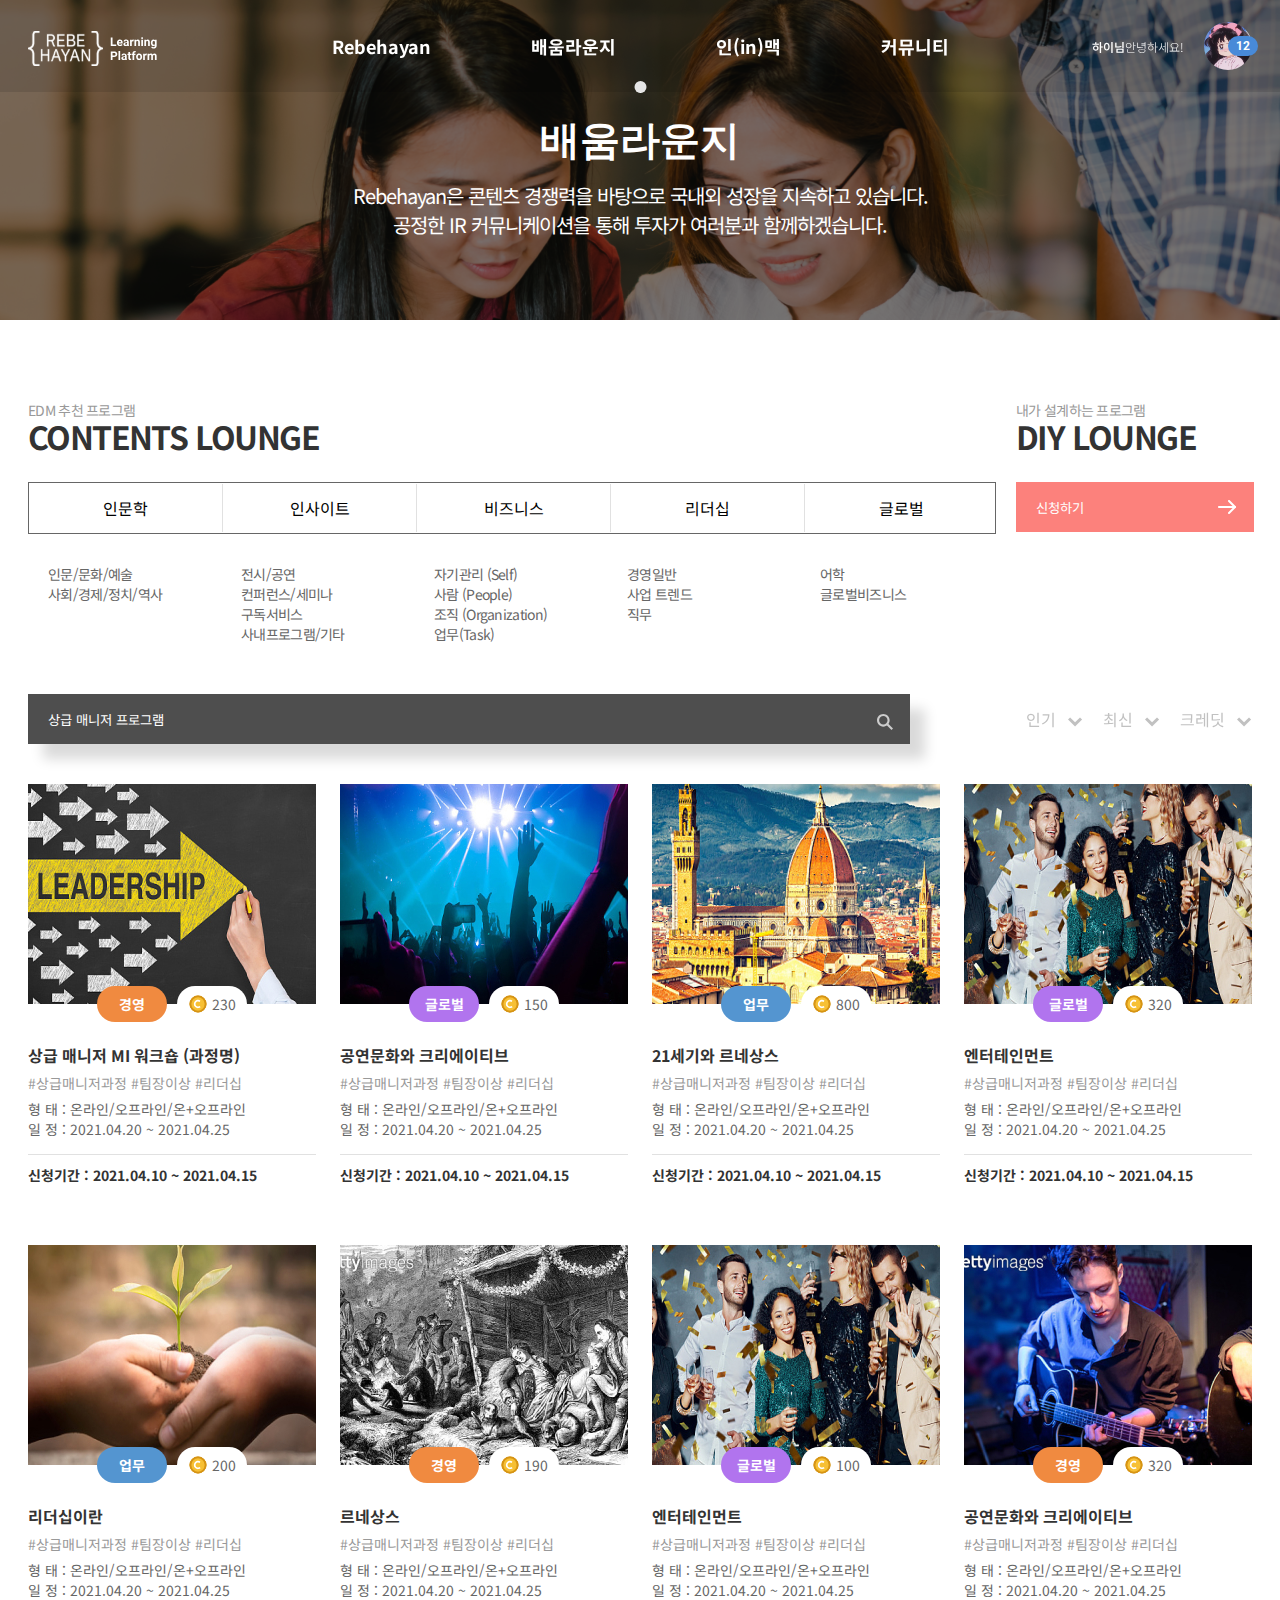
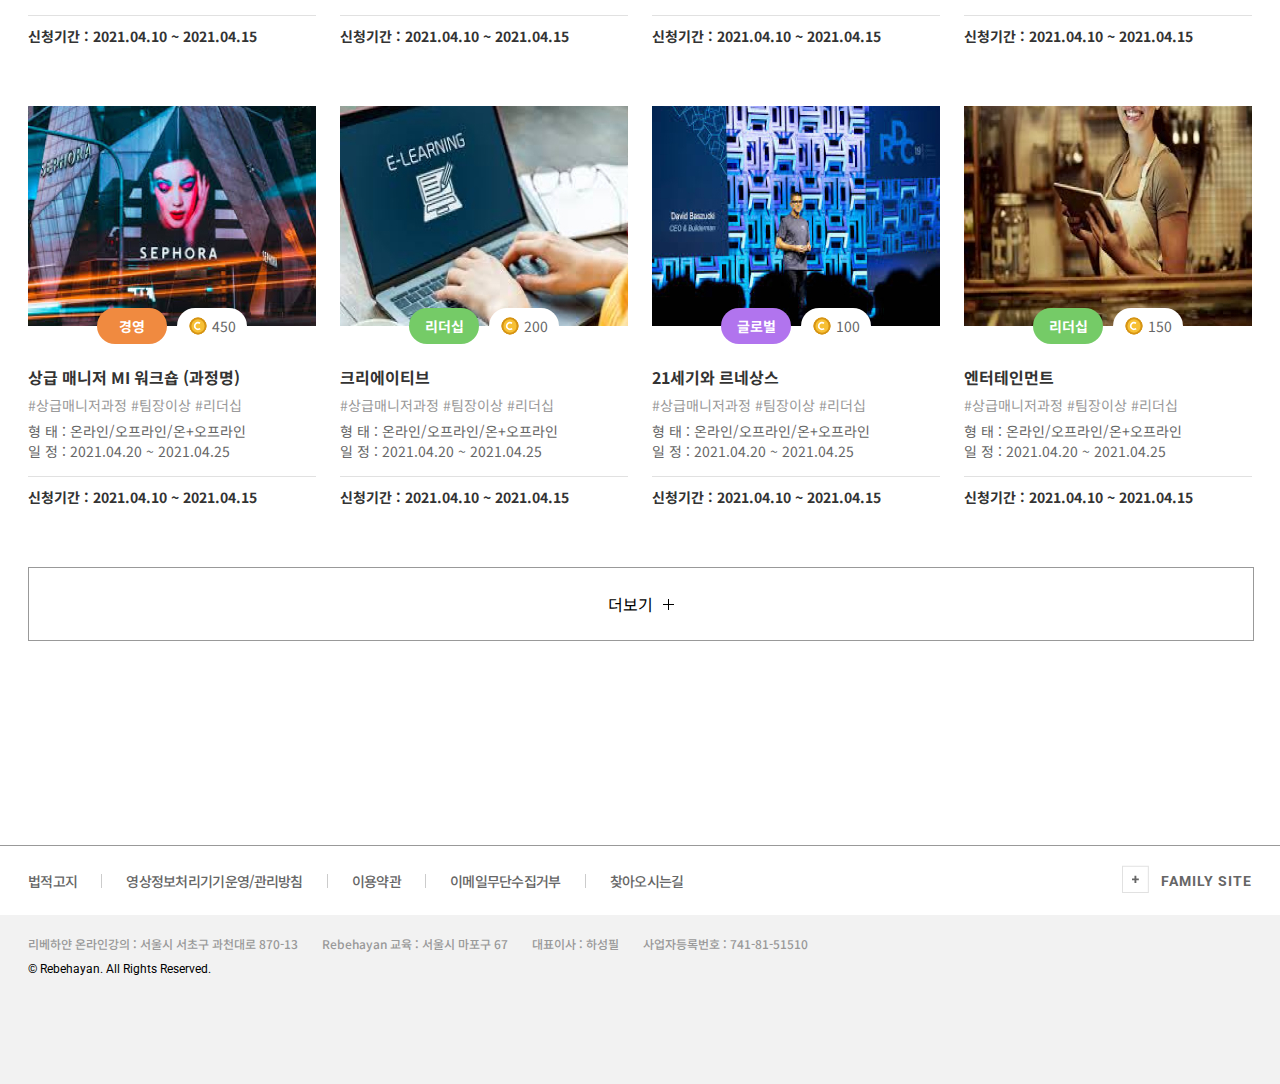
==== commit d2bcf695: "‘러닝페이지작성’" ====
--- a/pages/learnig1-1.html
+++ b/pages/learnig1-1.html
@@ -1,10 +1,13 @@
- <!DOCTYPE html>
+<!DOCTYPE html>
 <html lang="ko">
   <head>
     <meta charset="UTF-8" />
     <meta name="viewport" content="width=device-width, initial-scale=1.0" />
-    <title>Document</title>
-    <link href="https://fonts.googleapis.com/css2?family=Roboto:ital,wght@0,100;0,300;0,400;0,500;0,700;0,900;1,100;1,300;1,400;1,500;1,700;1,900&display=swap" rel="stylesheet" />
+    <title>Learning1-1</title>
+    <link
+      href="https://fonts.googleapis.com/css2?family=Roboto:ital,wght@0,100;0,300;0,400;0,500;0,700;0,900;1,100;1,300;1,400;1,500;1,700;1,900&display=swap"
+      rel="stylesheet"
+    />
     <link rel="stylesheet" href="/css/reset.css" />
     <link rel="stylesheet" href="../css/style.css" />
   </head>
@@ -13,7 +16,10 @@
       <div class="header-center">
         <h1 class="logo">
           <a href="">
-            <img src="../images/img_logo.svg" alt="Rebehayan Learning Platform" />
+            <img
+              src="../images/img_logo.svg"
+              alt="Rebehayan Learning Platform"
+            />
           </a>
         </h1>
         <nav>
@@ -59,175 +65,303 @@
       </div>
       <div class="bg-nav"></div>
     </header>
-    <main class="wrap">
-      <div class="flex">
-        <h6 class="title__small">EDM 추천 프로그램</h6>
-        <h6 class="title__small">내가 설계하는 프로그램</h6>
+    <div class="clean">
+      <div class="visual">
+        <div class="visual__content">
+          <h2>배움라운지</h2>
+          <p>
+            Rebehayan은 콘텐츠 경쟁력을 바탕으로 국내외 성장을 지속하고
+            있습니다. <br />
+            공정한 IR 커뮤니케이션을 통해 투자가 여러분과 함께하겠습니다.
+          </p>
+        </div>
+        <img src="../images/img_visual.png" alt="" />
       </div>
-      <div class="flex">
-        <h5 class="title__contents">CONTENTS LOUNGE</h5>
-        <h5 class="title__contents">DIY LOUNGE</h5>
-      </div>
-      <nav class="nav2">
-        <ul class="gnb2">
-          <li>
-            <a href="">인문학</a>
-            <ul class="depth3">
-              <li><a href="">인문/문화/예술</a></li>
-              <li><a href="">사회/경제/정치/역사</a></li>
+      <main class="wrap">
+        <div class="flex">
+          <div>
+            <div class="title__small">EDM 추천 프로그램</div>
+            <div class="title__contents">CONTENTS LOUNGE</div>
+            <ul class="flex-test">
+              <li><a href="">인문학</a></li>
+              <li><a href="">인사이트</a></li>
+              <li><a href="">비즈니스</a></li>
+              <li><a href="">리더십</a></li>
+              <li><a href="">글로벌</a></li>
             </ul>
-          </li>
-          <li>
-            <a href="">인사이트</a>
-            <ul class="depth3">
-              <li><a href="">전시/공연</a></li>
-              <li><a href="">컨퍼런스/세미나</a></li>
-              <li><a href="">구독서비스</a></li>
-              <li><a href="">사내프로그램/기타</a></li>
-            </ul>
-          </li>
-          <li>
-            <a href="">리더십</a>
-            <ul class="depth3">
-              <li><a href="">자기관리 (Self)</a></li>
-              <li><a href="">사람 (People)</a></li>
-              <li><a href="">조직 (Organization)</a></li>
-              <li><a href="">업무(Task)</a></li>
-            </ul>
-          </li>
-          <li>
-            <a href="">비즈니스</a>
-            <ul class="depth3">
-              <li><a href="">경영일반</a></li>
-              <li><a href="">사업 트렌드</a></li>
-              <li><a href="">직무</a></li>
-            </ul>
-          </li>
-          <li>
-            <a href="">글로벌</a>
-            <ul class="depth3">
-              <li><a href="">어학</a></li>
-              <li><a href="">글로벌비즈니스</a></li>
-            </ul>
-          </li>
-        </ul>
-        <div class="rectangle">
-          <a href=""> 신청하기<img src="../images/img_arrow.svg" alt="" /> </a>
-        </div>
-      </nav>
-      <div class="rectangle2">
-        <p>상급 매니저 프로그램</p>
-        <a href=""><img src="../images/img_zoom.svg" alt=""></a>
-      </div>
-      <div class="grid">
-        <div class="item1">
-          <img src="../images/rectangle_1.jpg" alt="">
-          <div class="business">경영</div>
-          <div class="coin"><img src="../images/img_coin.svg" alt="">230</div>
-          <div class="text-style1">상급 매니저 MI 워크숍 (과정명)</div>
-          <div class="text-style2">#상급매니저과정 #팀장이상 #리더십 </div>
-          <div class="text-style3">형         태 : 온라인/오프라인/온+오프라인<br>
-            일         정 : 2021.04.20 ~ 2021.04.25</div>
-            <div class="line"></div>
-            <div class="text-style4">신청기간 : 2021.04.10 ~ 2021.04.15</div>
-        </div>
-        <div class="item2">
-          <div class="global">글로벌</div>
-          <div class="coin"><img src="../images/img_coin.svg" alt="">150</div>
-          <img src="../images/rectangle_2.jpg" alt="">
-          <div class="text-style1">공연문화와 크리에이티브</div>
-          <div class="text-style2">#상급매니저과정 #팀장이상 #리더십 </div>
-          <div class="text-style3">형         태 : 온라인/오프라인/온+오프라인<br>
-            일         정 : 2021.04.20 ~ 2021.04.25</div>
-          <div class="line"></div>
-          <div class="text-style4">신청기간 : 2021.04.10 ~ 2021.04.15</div>
-        </div>
-        <div class="item3">
-          <div class="work">업무</div>
-          <div class="coin"><img src="../images/img_coin.svg" alt="">800</div>
-          <img src="../images/rectangle_3.jpg" alt="">
-          <div class="text-style1">21세기와 르네상스</div>
-          <div class="text-style2">#상급매니저과정 #팀장이상 #리더십 </div>
-          <div class="text-style3">형         태 : 온라인/오프라인/온+오프라인<br>
-            일         정 : 2021.04.20 ~ 2021.04.25</div>
-          <div class="line"></div>
-          <div class="text-style4">신청기간 : 2021.04.10 ~ 2021.04.15</div>
-        </div>
-        <div class="item1"><img src="../images/rectangle_4.jpg" alt="">
-          <div class="text-style1">엔터테인먼트</div>
-          <div class="text-style2">#상급매니저과정 #팀장이상 #리더십 </div>
-          <div class="text-style3">형         태 : 온라인/오프라인/온+오프라인<br>
-            일         정 : 2021.04.20 ~ 2021.04.25</div>
-          <div class="line"></div>
-          <div class="text-style4">신청기간 : 2021.04.10 ~ 2021.04.15</div>
-        </div>
-        <div class="item1"><img src="../images/rectangle_5.jpg" alt="">
-          <div class="text-style1">리더십이란</div>
-          <div class="text-style2">#상급매니저과정 #팀장이상 #리더십 </div>
-          <div class="text-style3">형         태 : 온라인/오프라인/온+오프라인<br>
-            일         정 : 2021.04.20 ~ 2021.04.25</div>
-          <div class="line"></div>
-          <div class="text-style4">신청기간 : 2021.04.10 ~ 2021.04.15</div>
-        </div>
-        <div class="item1"><img src="../images/rectangle_6.jpg" alt="">
-          <div class="text-style1">르네상스</div>
-          <div class="text-style2">#상급매니저과정 #팀장이상 #리더십 </div>
-          <div class="text-style3">형         태 : 온라인/오프라인/온+오프라인<br>
-            일         정 : 2021.04.20 ~ 2021.04.25</div>
-          <div class="line"></div>
-          <div class="text-style4">신청기간 : 2021.04.10 ~ 2021.04.15</div>
-        </div>
-        <div class="item1"><img src="../images/rectangle_7.jpg" alt="">
-          <div class="text-style1">엔터테인먼트</div>
-          <div class="text-style2">#상급매니저과정 #팀장이상 #리더십 </div>
-          <div class="text-style3">형         태 : 온라인/오프라인/온+오프라인<br>
-            일         정 : 2021.04.20 ~ 2021.04.25</div>
-          <div class="line"></div>
-          <div class="text-style4">신청기간 : 2021.04.10 ~ 2021.04.15</div>
-        </div>
-        <div class="item1"><img src="../images/rectangle_8.jpg" alt="">
-          <div class="text-style1">공연문화와</div>
-          <div class="text-style2">#상급매니저과정 #팀장이상 #리더십 </div>
-          <div class="text-style3">형         태 : 온라인/오프라인/온+오프라인<br>
-            일         정 : 2021.04.20 ~ 2021.04.25</div>
-          <div class="line"></div>
-          <div class="text-style4">신청기간 : 2021.04.10 ~ 2021.04.15</div>
-        </div>
-        <div class="item1"><img src="../images/rectangle_9.jpg" alt="">
-          <div class="text-style1">상급 매니저 MI 워크숍 (과정명)</div>
-          <div class="text-style2">#상급매니저과정 #팀장이상 #리더십 </div>
-          <div class="text-style3">형         태 : 온라인/오프라인/온+오프라인<br>
-            일         정 : 2021.04.20 ~ 2021.04.25</div>
-          <div class="line"></div>
-          <div class="text-style4">신청기간 : 2021.04.10 ~ 2021.04.15</div>
-        </div>
-        <div class="item1"><img src="../images/rectangle_10.jpg" alt="">
-          <div class="text-style1">크리에이티브</div>
-          <div class="text-style2">#상급매니저과정 #팀장이상 #리더십 </div>
-          <div class="text-style3">형         태 : 온라인/오프라인/온+오프라인<br>
-            일         정 : 2021.04.20 ~ 2021.04.25</div>
-          <div class="line"></div>
-          <div class="text-style4">신청기간 : 2021.04.10 ~ 2021.04.15</div>
-        </div>
-        <div class="item1"><img src="../images/rectangle_11.jpg" alt="">
-          <div class="text-style1">21세기와 르네상스</div>
-          <div class="text-style2">#상급매니저과정 #팀장이상 #리더십</div>
-          <div class="text-style3">형         태 : 온라인/오프라인/온+오프라인<br>
-            일         정 : 2021.04.20 ~ 2021.04.25</div>
-          <div class="line"></div>
-          <div class="text-style4">신청기간 : 2021.04.10 ~ 2021.04.15</div>
-        </div>
-        <div class="item1"><img src="../images/rectangle_12.jpg" alt="">
-          <div class="text-style1">엔터테인먼트</div>
-          <div class="text-style2">#상급매니저과정 #팀장이상 #리더십 </div>
-          <div class="text-style3">형         태 : 온라인/오프라인/온+오프라인<br>
-            일         정 : 2021.04.20 ~ 2021.04.25</div>
-          <div class="line"></div>
-          <div class="text-style4">신청기간 : 2021.04.10 ~ 2021.04.15</div>
-        </div>
-      </div>
-      <div class="more"><a href="">더보기<img src="../images/img_+.svg" alt=""></a></div>
-    </main>
+          </div>
+          <div class="left">
+            <div class="title__small">내가 설계하는 프로그램</div>
+            <div class="title__contents">DIY LOUNGE</div>
+            <button class="rectangle">
+              신청하기<img src="../images/img_arrow.svg" alt="" />
+            </button>
+          </div>
+        </div>
+        <nav class="nav2">
+          <ul class="depth3">
+            <a href="">
+              <li>인문/문화/예술</li>
+            </a>
+            <a href="">
+              <li>사회/경제/정치/역사</li>
+            </a>
+          </ul>
+          <ul class="depth3">
+            <a href=""> <li>전시/공연</li></a>
+            <a href=""> <li>컨퍼런스/세미나</li></a>
+            <a href=""> <li>구독서비스</li></a>
+            <a href=""> <li>사내프로그램/기타</li> </a>
+          </ul>
+          <ul class="depth3">
+            <a href=""> <li>자기관리 (Self)</li></a>
+            <a href=""> <li>사람 (People)</li></a>
+            <a href=""> <li>조직 (Organization)</li></a>
+            <a href=""> <li>업무(Task)</li></a>
+          </ul>
+          <ul class="depth3">
+            <a href=""> <li>경영일반</li></a>
+            <a href=""> <li>사업 트렌드</li></a>
+            <a href=""> <li>직무</li></a>
+          </ul>
+          <ul class="depth3">
+            <a href=""> <li>어학</li></a>
+            <a href=""> <li>글로벌비즈니스</li></a>
+          </ul>
+        </nav>
+        <div class="toggle">
+          <div class="input-area">
+            <div class="input-area2">
+              <input
+                type="text"
+                placeholder="상급 매니저 프로그램"
+                class="input-box"
+              /><a href=""><img src="../images/img_zoom.svg" alt="" /></a>
+            </div>
+          </div>
+          <ul class="toggle__1">
+            <a href="">
+              <li>인기<img src="../images/img.chcek.svg" alt="" /></li
+            ></a>
+            <a href="">
+              <li>최신<img src="../images/img.chcek.svg" alt="" /></li
+            ></a>
+            <a href="">
+              <li>크레딧<img src="../images/img.chcek.svg" alt="" /></li
+            ></a>
+          </ul>
+        </div>
+        <div class="grid">
+          <div class="item">
+            <img src="../images/rectangle_1.jpg" alt="" />
+            <div class="badges">
+              <div class="business orange">경영</div>
+              <div class="coin">
+                <img src="../images/img_coin.svg" alt="" />230
+              </div>
+            </div>
+            <div class="text-style1">상급 매니저 MI 워크숍 (과정명)</div>
+            <div class="text-style2">#상급매니저과정 #팀장이상 #리더십</div>
+            <div class="text-style3">
+              형 태 : 온라인/오프라인/온+오프라인<br />
+              일 정 : 2021.04.20 ~ 2021.04.25
+            </div>
+            <div class="line"></div>
+            <div class="text-style4">신청기간 : 2021.04.10 ~ 2021.04.15</div>
+          </div>
+          <div class="item">
+            <div class="badges">
+              <div class="business purple">글로벌</div>
+              <div class="coin">
+                <img src="../images/img_coin.svg" alt="" />150
+              </div>
+            </div>
+            <img src="../images/rectangle_2.jpg" alt="" />
+            <div class="text-style1">공연문화와 크리에이티브</div>
+            <div class="text-style2">#상급매니저과정 #팀장이상 #리더십</div>
+            <div class="text-style3">
+              형 태 : 온라인/오프라인/온+오프라인<br />
+              일 정 : 2021.04.20 ~ 2021.04.25
+            </div>
+            <div class="line"></div>
+            <div class="text-style4">신청기간 : 2021.04.10 ~ 2021.04.15</div>
+          </div>
+          <div class="item">
+            <div class="badges">
+              <div class="business blue">업무</div>
+              <div class="coin">
+                <img src="../images/img_coin.svg" alt="" />800
+              </div>
+            </div>
+            <img src="../images/rectangle_3.jpg" alt="" />
+            <div class="text-style1">21세기와 르네상스</div>
+            <div class="text-style2">#상급매니저과정 #팀장이상 #리더십</div>
+            <div class="text-style3">
+              형 태 : 온라인/오프라인/온+오프라인<br />
+              일 정 : 2021.04.20 ~ 2021.04.25
+            </div>
+            <div class="line"></div>
+            <div class="text-style4">신청기간 : 2021.04.10 ~ 2021.04.15</div>
+          </div>
+          <div class="item">
+            <div class="badges">
+              <div class="business purple">글로벌</div>
+              <div class="coin">
+                <img src="../images/img_coin.svg" alt="" />320
+              </div>
+            </div>
+            <img src="../images/rectangle_4.jpg" alt="" />
+            <div class="text-style1">엔터테인먼트</div>
+            <div class="text-style2">#상급매니저과정 #팀장이상 #리더십</div>
+            <div class="text-style3">
+              형 태 : 온라인/오프라인/온+오프라인<br />
+              일 정 : 2021.04.20 ~ 2021.04.25
+            </div>
+            <div class="line"></div>
+            <div class="text-style4">신청기간 : 2021.04.10 ~ 2021.04.15</div>
+          </div>
+          <div class="item">
+            <div class="badges">
+              <div class="business blue">업무</div>
+              <div class="coin">
+                <img src="../images/img_coin.svg" alt="" />200
+              </div>
+            </div>
+            <img src="../images/rectangle_5.jpg" alt="" />
+            <div class="text-style1">리더십이란</div>
+            <div class="text-style2">#상급매니저과정 #팀장이상 #리더십</div>
+            <div class="text-style3">
+              형 태 : 온라인/오프라인/온+오프라인<br />
+              일 정 : 2021.04.20 ~ 2021.04.25
+            </div>
+            <div class="line"></div>
+            <div class="text-style4">신청기간 : 2021.04.10 ~ 2021.04.15</div>
+          </div>
+          <div class="item">
+            <div class="badges">
+              <div class="business orange">경영</div>
+              <div class="coin">
+                <img src="../images/img_coin.svg" alt="" />190
+              </div>
+            </div>
+            <img src="../images/rectangle_6.jpg" alt="" />
+            <div class="text-style1">르네상스</div>
+            <div class="text-style2">#상급매니저과정 #팀장이상 #리더십</div>
+            <div class="text-style3">
+              형 태 : 온라인/오프라인/온+오프라인<br />
+              일 정 : 2021.04.20 ~ 2021.04.25
+            </div>
+            <div class="line"></div>
+            <div class="text-style4">신청기간 : 2021.04.10 ~ 2021.04.15</div>
+          </div>
+          <div class="item">
+            <div class="badges">
+              <div class="business purple">글로벌</div>
+              <div class="coin">
+                <img src="../images/img_coin.svg" alt="" />100
+              </div>
+            </div>
+            <img src="../images/rectangle_7.jpg" alt="" />
+            <div class="text-style1">엔터테인먼트</div>
+            <div class="text-style2">#상급매니저과정 #팀장이상 #리더십</div>
+            <div class="text-style3">
+              형 태 : 온라인/오프라인/온+오프라인<br />
+              일 정 : 2021.04.20 ~ 2021.04.25
+            </div>
+            <div class="line"></div>
+            <div class="text-style4">신청기간 : 2021.04.10 ~ 2021.04.15</div>
+          </div>
+          <div class="item">
+            <div class="badges">
+              <div class="business orange">경영</div>
+              <div class="coin">
+                <img src="../images/img_coin.svg" alt="" />320
+              </div>
+            </div>
+            <img src="../images/rectangle_8.jpg" alt="" />
+            <div class="text-style1">공연문화와 크리에이티브</div>
+            <div class="text-style2">#상급매니저과정 #팀장이상 #리더십</div>
+            <div class="text-style3">
+              형 태 : 온라인/오프라인/온+오프라인<br />
+              일 정 : 2021.04.20 ~ 2021.04.25
+            </div>
+            <div class="line"></div>
+            <div class="text-style4">신청기간 : 2021.04.10 ~ 2021.04.15</div>
+          </div>
+          <div class="item">
+            <div class="badges">
+              <div class="business orange">경영</div>
+              <div class="coin">
+                <img src="../images/img_coin.svg" alt="" />450
+              </div>
+            </div>
+            <img src="../images/rectangle_9.jpg" alt="" />
+            <div class="text-style1">상급 매니저 MI 워크숍 (과정명)</div>
+            <div class="text-style2">#상급매니저과정 #팀장이상 #리더십</div>
+            <div class="text-style3">
+              형 태 : 온라인/오프라인/온+오프라인<br />
+              일 정 : 2021.04.20 ~ 2021.04.25
+            </div>
+            <div class="line"></div>
+            <div class="text-style4">신청기간 : 2021.04.10 ~ 2021.04.15</div>
+          </div>
+          <div class="item">
+            <div class="badges">
+              <div class="business green">리더십</div>
+              <div class="coin">
+                <img src="../images/img_coin.svg" alt="" />200
+              </div>
+            </div>
+            <img src="../images/rectangle_10.jpg" alt="" />
+            <div class="text-style1">크리에이티브</div>
+            <div class="text-style2">#상급매니저과정 #팀장이상 #리더십</div>
+            <div class="text-style3">
+              형 태 : 온라인/오프라인/온+오프라인<br />
+              일 정 : 2021.04.20 ~ 2021.04.25
+            </div>
+            <div class="line"></div>
+            <div class="text-style4">신청기간 : 2021.04.10 ~ 2021.04.15</div>
+          </div>
+          <div class="item">
+            <div class="badges">
+              <div class="business purple">글로벌</div>
+              <div class="coin">
+                <img src="../images/img_coin.svg" alt="" />100
+              </div>
+            </div>
+            <img src="../images/rectangle_11.jpg" alt="" />
+            <div class="text-style1">21세기와 르네상스</div>
+            <div class="text-style2">#상급매니저과정 #팀장이상 #리더십</div>
+            <div class="text-style3">
+              형 태 : 온라인/오프라인/온+오프라인<br />
+              일 정 : 2021.04.20 ~ 2021.04.25
+            </div>
+            <div class="line"></div>
+            <div class="text-style4">신청기간 : 2021.04.10 ~ 2021.04.15</div>
+          </div>
+          <div class="item">
+            <div class="badges">
+              <div class="business green">리더십</div>
+              <div class="coin">
+                <img src="../images/img_coin.svg" alt="" />150
+              </div>
+            </div>
+            <img src="../images/rectangle_12.jpg" alt="" />
+            <div class="text-style1">엔터테인먼트</div>
+            <div class="text-style2">#상급매니저과정 #팀장이상 #리더십</div>
+            <div class="text-style3">
+              형 태 : 온라인/오프라인/온+오프라인<br />
+              일 정 : 2021.04.20 ~ 2021.04.25
+            </div>
+            <div class="line"></div>
+            <div class="text-style4">신청기간 : 2021.04.10 ~ 2021.04.15</div>
+          </div>
+        </div>
+        <a href="">
+          <div class="more">더보기<img src="../images/img_+.svg" alt="" /></div>
+        </a>
+      </main>
+    </div>
     <footer>
       <div class="footer-top">
         <div class="footer-center">
--- a/css/style.css
+++ b/css/style.css
@@ -12,7 +12,7 @@
   --white: #fff;
   --black: #000;
   --blue: #488ad8;
-  --blue2: #5495D0;
+  --blue2: #5495d0;
   --gray33: #333333;
   --gray66: #666666;
   --gray99: #999999;
@@ -20,124 +20,170 @@
   --graye1: #e1e1e1;
   --green: #75cb67;
   --orange: #f08a40;
-  --orange2: #F6C034;
+  --orange2: #f6c034;
   --purple: #b174ee;
   --red: #fc817c;
   --grayf2: #f2f2f2;
-
-  --roboto :font-family: "Roboto", sans-serif;
-}
-
+  --roboto: "Roboto", sans-serif;
+}
 
 .header {
-    background-color: rgba(0,0,0,0.1);
-    
+  background-color: rgba(0, 0, 0, 0.1);
+  position: fixed;
+  left: 0;
+  top: 0;
+  z-index: 1000;
+  width: 100%;
 }
 .header-center {
-    display: grid;
-    align-items: center;
-    grid-template-columns: 200px 1fr 200px;
-    width: 1224px;
-    height: 92px;
-    margin: 0 auto;
-    nav {
-        justify-self: center;
-    }
-    &:has(.gnb:hover) {
-        + .bg-nav{
-            height:190px;
-    }
-   }
+  display: grid;
+  align-items: center;
+  grid-template-columns: 200px 1fr 200px;
+  width: 1224px;
+  height: 92px;
+  margin: 0 auto;
+  nav {
+    justify-self: center;
+  }
+  &:has(.gnb:hover) {
+    + .bg-nav {
+      height: 190px;
+    }
+  }
+}
+
+.visual {
+  position: relative;
+  &::after {
+    content: "";
+    position: absolute;
+    left: 0;
+    top: 0;
+    z-index: 99;
+    width: 100%;
+    height: 100%;
+    background-color: rgba(0, 0, 0, 0.5);
+  }
+  img {
+    width: 100%;
+  }
+}
+.visual__content {
+  position: absolute;
+  left: 50%;
+  top: 50%;
+  z-index: 100;
+  transform: translate(-50%, -50%);
+  text-align: center;
+  h2 {
+    color: var(--white);
+    text-align: center;
+    font-family: var(--roboto);
+    font-size: 40px;
+    font-weight: 700;
+    padding: 0 0 13px;
+    &::before {
+      display: block;
+      margin: 0 auto 20px;
+      content: "";
+      width: 12px;
+      height: 12px;
+      border-radius: 100%;
+      background-color: var(--white);
+    }
+  }
+  p {
+    color: #fff;
+    font-size: 20px;
+    letter-spacing: -1px;
+    text-align: center;
+  }
 }
 
 .gnb {
-    position:relative;
-    z-index: 1001;
+  position: relative;
+  z-index: 1001;
   display: flex;
   gap: 100px;
   &:hover {
     .depth2 {
-        display: block;
-        padding-top: 20px;
-        opacity: 1;
-        height: auto;
-        overflow: visible;
+      display: block;
+      padding-top: 20px;
+      opacity: 1;
+      height: auto;
+      overflow: visible;
     }
   }
   > li {
     position: relative;
-    >a{
-        display: block;
-        padding: 32px 0;
-        font-size: 18px;
-        font-weight: 700;
-        position: relative;
-        color: var(--white);
-        font-size: 18px;
-        font-weight: 700;
+    > a {
+      display: block;
+      padding: 32px 0;
+      font-size: 18px;
+      font-weight: 700;
+      position: relative;
+      color: var(--white);
+      font-size: 18px;
+      font-weight: 700;
+      transition: 0.5s;
+      &:before {
+        content: "";
+        position: absolute;
+        left: 0;
+        bottom: 0px;
+        width: 0%;
+        height: 7px;
+        background-color: var(--blue);
         transition: 0.5s;
-        &:before {
-            content:"";
-            position: absolute;
-            left: 0;
-            bottom: 0px;
-            width: 0%;
-            height: 7px;
-            background-color: var(--blue);
-            transition: 0.5s;
+      }
+    }
+    &:hover {
+      > a {
+        color: var(--blue);
+        &::before {
+          width: 100%;
         }
-    }
+      }
+    }
+  }
+}
+.depth2 {
+  position: absolute;
+  width: 100%;
+  left: 0;
+  top: 81px;
+  opacity: 0;
+  transition: 0.3s;
+  height: 0;
+  overflow: hidden;
+  a {
+    color: var(--gray66, #666);
+    font-size: 16px;
+    font-weight: 500;
+    line-height: 200%;
+    letter-spacing: -0.8px;
+    white-space: nowrap;
     &:hover {
-        >a {
-        color: var(--blue);
-         &::before {
-             width: 100%;
-         }
-         }
-     }
-         
-    }
-    
-     
-    }
-    .depth2 {
-        position: absolute;
-        width: 100%;
-        left: 0;
-        top: 81px;
-        opacity: 0;
-        transition: 0.3s;
-        height: 0;
-        overflow: hidden;
-        a{
-            color: var(--gray66, #666);
-            font-size: 16px;
-            font-weight: 500;
-            line-height: 200%;
-            letter-spacing: -0.8px;
-            white-space: nowrap;
-            &:hover {
-                color: var(--blue);
-                text-decoration: underline;
-            }
-
-        }
-    }
+      color: var(--blue);
+      text-decoration: underline;
+    }
+  }
+}
 .profile {
-    justify-self: end;
-    gap: 20px;
-    display: flex;
-    align-items : center;
-     color: var(--white);
-     font-size: 12px;
-    font-weight: 300;
-    b { 
+  justify-self: end;
+  gap: 20px;
+  display: flex;
+  align-items: center;
+  color: var(--white);
+  font-size: 12px;
+  font-weight: 300;
+  b {
     font-weight: 500;
   }
 }
 .avatar {
-    display: inline-block;
-    position: relative;
+  display: inline-block;
+  position: relative;
   img {
     width: 48px;
     height: 48px;
@@ -164,375 +210,384 @@
   background: var(--blue, #488ad8);
 }
 .bg-nav {
-    position: fixed;
-    left: 0;
-    top: 92px;
-    z-index: 1000;
-    width: 100%;
-    height: 0;
-    background-color: var(--white);
-    transition: 0.3s;
+  position: fixed;
+  left: 0;
+  top: 92px;
+  z-index: 1000;
+  width: 100%;
+  height: 0;
+  background-color: var(--white);
+  transition: 0.3s;
 }
 /*footer*/
-.footer-top{
-    background-color: var(--white);
-    border-top: 1px solid var(--gray99);
-    border-bottom: 1xp solid var(--graye1);
+.footer-top {
+  background-color: var(--white);
+  border-top: 1px solid var(--gray99);
+  border-bottom: 1xp solid var(--graye1);
 }
 .footer-bottom {
-    background-color: var(--grayf2);
-}
-.footer-center{
-    display: flex;
-    justify-content: space-between;
-    width: 1224px;
-    margin: 0 auto;
+  background-color: var(--grayf2);
+}
+.footer-center {
+  display: flex;
+  justify-content: space-between;
+  width: 1224px;
+  margin: 0 auto;
+  align-items: center;
+  height: 69px;
+  .footer-bottom & {
+    height: 149px;
+    justify-content: start;
+    align-items: start;
+    flex-direction: column;
+    padding-top: 20px;
+    gap: 10px;
+  }
+}
+.footer-nav {
+  display: flex;
+  a {
+    color: var(--gray66);
+    font-size: 14px;
+    font-weight: 500;
+    letter-spacing: -0.7px;
+  }
+  li {
+    display: flex;
     align-items: center;
-    height: 69px;
-    .footer-bottom & {
-        height: 149px;
-        justify-content: start;
-        align-items: start;
-        flex-direction: column;
-        padding-top: 20px;
-        gap: 10px;
-    }
-    
-}
-.footer-nav{
-    display: flex;
-    a{
-        color: var(--gray66);
-        font-size: 14px;
-        font-weight: 500;
-        letter-spacing: -0.7px;
-    }
-    li {
-        display: flex;
-        align-items: center;
-        white-space: nowrap;
-        + li {
-            &::before{
-                content: "";
-                height: 14px;
-                margin: 0 24px;
-                border-right: 1px solid var(--graycc);
-            }
-        }
-    }
+    white-space: nowrap;
+    + li {
+      &::before {
+        content: "";
+        height: 14px;
+        margin: 0 24px;
+        border-right: 1px solid var(--graycc);
+      }
+    }
+  }
 }
 .btn-familysite {
-    display: flex;
-    align-items: center;
-    gap: 12px;
+  display: flex;
+  align-items: center;
+  gap: 12px;
+  color: var(--gray66);
+  font-family: var(--roboto);
+  font-size: 14px;
+  font-weight: 700;
+  letter-spacing: 0.98px;
+  background: none;
+  &::before {
+    content: url(../images/ico_family.svg);
+  }
+}
+.company-info {
+  display: flex;
+  gap: 24px;
+  white-space: nowrap;
+  color: var(--gray99);
+  font-size: 12px;
+  font-weight: 500;
+}
+.copylight {
+  color: var(--black);
+  font-family: var(--roboto);
+  font-size: 12px;
+}
+/* main */
+.clean {
+  margin: 0 auto;
+}
+.wrap {
+  padding-top: 80px;
+  width: 1224px;
+  margin: 0 auto;
+}
+.title__small {
+  color: var(--gray99);
+  font-size: 14px;
+  font-weight: 400;
+  letter-spacing: -0.7px;
+}
+.title__contents {
+  color: var(--gray33);
+  font-size: 32px;
+  font-weight: 700;
+  line-height: 100%;
+  letter-spacing: -1.6px;
+  margin-bottom: 30px;
+}
+.flex {
+  display: flex;
+  justify-content: space-between;
+}
+.flex2 {
+  display: flex;
+}
+.left {
+  margin-left: 20px;
+}
+.gnb2 {
+  display: flex;
+  justify-content: space-around;
+  border: 1px solid var(--gray66);
+  position: relative;
+  width: 966px;
+  height: 50px;
+  a {
+    color: var(--gray99);
+    font-size: 16px;
+    font-weight: 400;
+    letter-spacing: -0.48px;
+    text-align: center;
+    margin-top: 13px;
+  }
+  .line2 {
+    background-color: var(--graye1);
+    width: 1px;
+    height: 48px;
+  }
+}
+.depth3 {
+  /* position: absolute; */
+  /* margin-left: 20px; */
+
+  width: 193px;
+  padding: 0 20px;
+  box-sizing: border-box;
+  a {
     color: var(--gray66);
-    font-family: var(--roboto);
+    font-size: 14px;
+    font-weight: 400;
+    white-space: nowrap;
+    letter-spacing: -0.7px;
+    &:hover {
+      color: var(--red);
+      text-decoration: underline;
+    }
+  }
+}
+.rectangle {
+  margin-top: 30px;
+  position: relative;
+  display: flex;
+  justify-content: space-between;
+  align-items: center;
+  flex-wrap: nowrap;
+  width: 238px;
+  height: 50px;
+  background: var(--red);
+  padding-left: 20px;
+  color: var(--white);
+  a {
+    color: var(--white);
+    font-size: 16px;
+    font-weight: 700;
+    display: flex;
+    /* align-items: center; */
+
+    margin-top: 13px;
+  }
+  img {
+    position: absolute;
+    display: flex;
+    justify-content: flex-end;
+    right: 18px;
+    top: 18px;
+  }
+}
+.nav2 {
+  display: flex;
+  padding-top: 30px;
+}
+.input-area {
+  display: flex;
+  justify-content: space-between;
+  width: 809px;
+  height: 50px;
+  color: #fff;
+}
+.input-area2 {
+  display: flex;
+  align-items: center;
+  background-color: #4e4e4e;
+  box-shadow: 15px 15px 12px rgba(0, 0, 0, 0.15);
+  img {
+    padding-right: 17px;
+  }
+  ::placeholder {
+    color: var(--white);
+  }
+}
+.input-box {
+  color: #fff;
+  background-color: #4e4e4e;
+  width: 809px;
+  height: 50px;
+  padding-left: 20px;
+  padding-right: 20px;
+  background-color: transparent;
+  outline: none;
+}
+.toggle {
+  margin-top: 50px;
+  display: flex;
+  align-items: center;
+  justify-content: space-between;
+}
+.toggle__1 {
+  display: flex;
+  color: var(--gray66);
+  opacity: 0.4;
+  img {
+    margin-left: 12px;
+  }
+  a {
+    margin-left: 20px;
+    &:hover {
+      opacity: 1;
+    }
+  }
+}
+
+.grid {
+  padding-top: 40px;
+  display: grid;
+  grid-template-columns: repeat(4, 1fr);
+  /* grid-template-rows: 417px; */
+  grid-row-gap: 60px;
+  grid-column-gap: 24px;
+}
+.more {
+  margin-bottom: 204px;
+  display: flex;
+  justify-content: center;
+  align-items: center;
+  margin-top: 60px;
+  width: 1224px;
+  height: 72px;
+  border: 1px solid #999;
+  background: #fff;
+  a {
+    color: var(--black);
     font-size: 14px;
     font-weight: 700;
-    letter-spacing: 0.98px;
-    background: none;
-    &::before{
-        content: url(../images/ico_family.svg);
-    }
-}
-.company-info{
-    display: flex;
-    gap: 24px;
-    white-space: nowrap;
-    color: var(--gray99);
-    font-size: 12px;
-    font-weight: 500;
-}
-.copylight{
-    color: var(--black);
-    font-family: var(--roboto);
-    font-size: 12px;
-}
-/* main */
-.wrap {
-    padding-left: 348px;
-    padding-right: 348px;
-    width: 1224px;
-    height: 2932px;
-    padding-top: 80px;
-}
-.title__small {
-    color: var(--gray99);
-    font-size: 14px;
-    font-weight: 400;
-    letter-spacing: -0.7px;
-    }
-.title__contents {
-    color: var(--gray33);
-    font-size: 32px;
-    font-weight: 700;
-    line-height: 100%;
-    letter-spacing: -1.6px;
-}
-.flex {
-    display: flex;
-    justify-content: space-between;
-}
-.gnb2 {
-    display: flex;
-    justify-content: space-around;
-    border: 1px solid var(--gray66);
-    position: relative;
-    width: 966px;
-    height: 50px;
-    a {
-        color: var(--gray99);
-        font-size: 16px;
-        font-weight: 400;
-        letter-spacing: -0.48px;
-        text-align: center;
-        margin-top: 13px;
-    }
-    .line2 {
-        background-color: var(--graye1);
-        width: 1px;
-        height: 48px;
-            }
-    }
-.depth3 {
+  }
+  img {
+    width: 11px;
+    height: 11px;
+    padding-left: 10px;
+  }
+}
+.item {
+  position: relative;
+  > img {
+    width: 100%;
+    height: 220px;
+  }
+  .badges {
     position: absolute;
-    padding-top: 33px;
-    a {
-        color: var(--gray66);
-        font-size: 14px;
-        font-weight: 400;
-        line-height: 112%;
-        letter-spacing: -0.7px;
-        white-space: nowrap;
-        &:hover{
-            color: var(--red);
-            text-decoration: underline;
-        }
-    }
-}
-.rectangle {
-    display: flex;
-    flex-wrap: nowrap;
-    width: 238px;
-    height: 50px;
-    background: var(--red);
-    padding-left: 20px;
-    color: var(--white);
-    a{
-        color: var(--white)
-        font-size: 16px;
-        font-weight: 700;
-        text-align: center;
-        margin-top: 13px;
-    }
-}
-.nav2 {
-    display: flex;
-    padding-top: 30px;
-}
-.rectangle2 {
-    position: relative;
-    display: flex;
-    margin-top: 164px;
-    color: #FFF;
-    font-family: var(--roboto)
-    font-size: 16px;
-    line-height: 100%;
-    background: #4E4E4E;
-    border : 1px solid #3E3E3E;
-    width: 809px;
-    height: 50px;
-    p{
-        padding: 20px 17px 0 17px;
-    }
-    img {
-        width: 16px;
-        height: 16px;
-        position: absolute;
-        top: 0px;
-        right: 0px;
-        display: flex;
-        /*justify-content: flex-end;*/
-        padding: 17px;
-    }
-}
-.grid { 
-    padding-top: 40px;
-    display: grid;
-    grid-template-columns: 25% 25% 25% 25%;
-    grid-template-rows: 417px 417px 417px 417px;
-    grid-row-gap: 30px;
-    grid-column-gap :12px;
-}
-.more {
+    top: 202px;
+    display: flex;
+    left: 0;
+    width: 100%;
+    justify-content: center;
+    gap: 10px;
+  }
+  .business {
     display: flex;
     justify-content: center;
     align-items: center;
-    margin-top: 60px;
-    width: 1224px;
-    height: 72px;
-    border: 1px solid #999;
-    background: #FFF;
-    a{
-        color: var(--black);
-        font-size: 14px;
-        font-weight: 700;
-    }
-    img {
-        width: 11px;
-        height: 11px;
-        padding-left: 10px;
-    }
-}
-.item1 {
-    position: relative;
-    .business {
-        position: absolute;
-        left: 69px;
-        top: 202px;
-        display: flex;
-        justify-content: center;
-        align-items: center;
-        width: 70px;
-        height: 36px;
-        margin: 8px 12px;
-        background-color: var(--orange);
-        border-radius: 20px;
-        color: var(--white);
-        text-align: center;
-        font-size: 14px;
-        font-weight: 700;
-    } 
-    .coin {
-        position: absolute;
-        top: 202px;
-        right: 69px;
-        display: flex;
-        width: 70px;
-        height: 36px;
-        margin: 8px 12px;
-        color: var(--gray66);
-        background-color: var(--white);
-        border-radius: 20px;
-        justify-content: center;
-        align-items: center;
-        font-size: 14px;
-        img {
-            margin-right: 5px;
-            width: 18px;
-            height: 18px;
-
-        }
-    }
-}
-.item2{
-    position: relative;
-    .global {
-        position: absolute;
-        left: 69px;
-        top: 202px;
-        display: flex;
-        justify-content: center;
-        align-items: center;
-        width: 70px;
-        height: 36px;
-        margin: 8px 12px;
-        background-color: #B174EE;
-        border-radius: 20px;
-        color: var(--white);
-        text-align: center;
-        font-size: 14px;
-        font-weight: 700;
-    }
-    .coin {
-        position: absolute;
-        top: 202px;
-        right: 69px;
-        display: flex;
-        width: 70px;
-        height: 36px;
-        margin: 8px 12px;
-        color: var(--gray66);
-        background-color: var(--white);
-        border-radius: 20px;
-        justify-content: center;
-        align-items: center;
-        font-size: 14px;
-        img {
-            margin-right: 5px;
-            width: 18px;
-            height: 18px;
-
-        }
-    }
-}
-.item3{
-    position: relative;
-    .coin {
-        position: absolute;
-        top: 202px;
-        right: 69px;
-        display: flex;
-        width: 70px;
-        height: 36px;
-        margin: 8px 12px;
-        color: var(--gray66);
-        background-color: var(--white);
-        border-radius: 20px;
-        justify-content: center;
-        align-items: center;
-        font-size: 14px;
-        img {
-            margin-right: 5px;
-            width: 18px;
-            height: 18px;
-
-        }
-    }
-    .work {
-        position: absolute;
-        left: 69px;
-        top: 202px;
-        display: flex;
-        justify-content: center;
-        align-items: center;
-        width: 70px;
-        height: 36px;
-        margin: 8px 12px;
-        background-color: var(--blue2);
-        border-radius: 20px;
-        color: var(--white);
-        text-align: center;
-        font-size: 14px;
-        font-weight: 700;
-        }
-}
-.text-style1{
-    color: var(--gray33);
-    font-size: 16px;
-    font-weight: 700;
-    padding-top: 39px;
-}
-.text-style2 {
-    color: var(--gray99);
-    font-size: 14px;
-    padding-top: 6px;
-}
-.text-style3 {
-    color: var(--gray66);
-    font-size: 14px;
-    padding-top: 6px;
-}
-.text-style4 {
-    color: var(--gray33);
+    width: 70px;
+    height: 36px;
+    border-radius: 20px;
+    color: var(--white);
+    text-align: center;
     font-size: 14px;
     font-weight: 700;
-    padding-top: 10px;
-    
+    &.orange {
+      background-color: var(--orange);
+    }
+    &.purple {
+      background-color: #b174ee;
+    }
+    &.green {
+      background-color: #75cb67;
+    }
+    &.blue {
+      background-color: var(--blue2);
+    }
+  }
+  .coin {
+    display: flex;
+    width: 70px;
+    height: 36px;
+    color: var(--gray66);
+    background-color: var(--white);
+    border-radius: 20px;
+    justify-content: center;
+    align-items: center;
+    font-size: 14px;
+    img {
+      margin-right: 5px;
+      width: 18px;
+      height: 18px;
+    }
+  }
+}
+.text-style1 {
+  color: var(--gray33);
+  font-size: 16px;
+  font-weight: 700;
+  padding-top: 39px;
+}
+.text-style2 {
+  color: var(--gray99);
+  font-size: 14px;
+  padding-top: 6px;
+}
+.text-style3 {
+  color: var(--gray66);
+  font-size: 14px;
+  padding-top: 6px;
+}
+.text-style4 {
+  color: var(--gray33);
+  font-size: 14px;
+  font-weight: 700;
+  padding-top: 10px;
 }
 .line {
-    width: 288px;
-    height: 1px;
-    background-color: var(--graye1);
-    margin-top: 15px;
-}+  width: 288px;
+  height: 1px;
+  background-color: var(--graye1);
+  margin-top: 15px;
+}
+
+.flex-test {
+  display: flex;
+  align-items: center;
+
+  width: 966px;
+  height: 50px;
+  border: 1px solid var(--gray66);
+  li {
+    display: flex;
+    &:hover {
+      color: var(--black);
+      font-weight: 700;
+    }
+    &:last-child {
+      a {
+        border-right: none;
+      }
+    }
+    a {
+      width: 193px;
+      height: 48px;
+      display: flex;
+      align-items: center;
+      justify-content: center;
+      border-right: 1px solid var(--graye1);
+    }
+  }
+}
